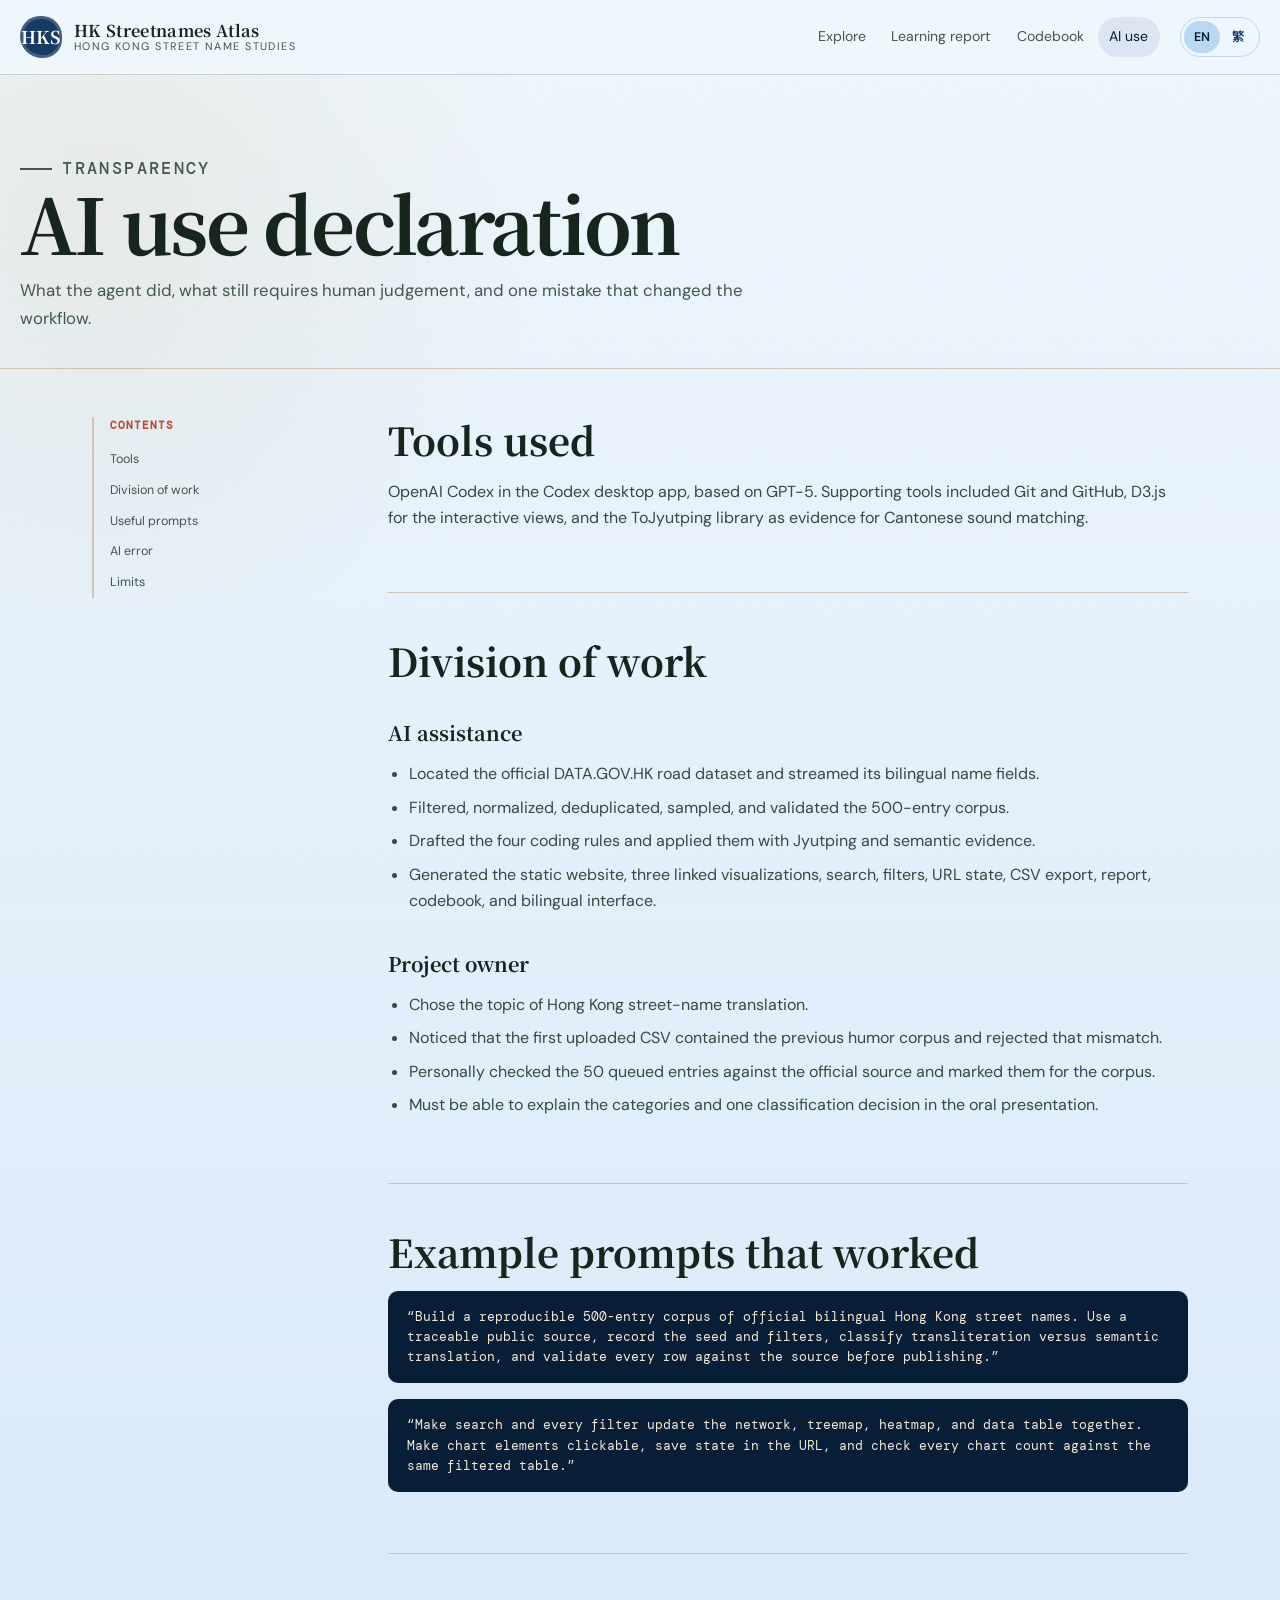
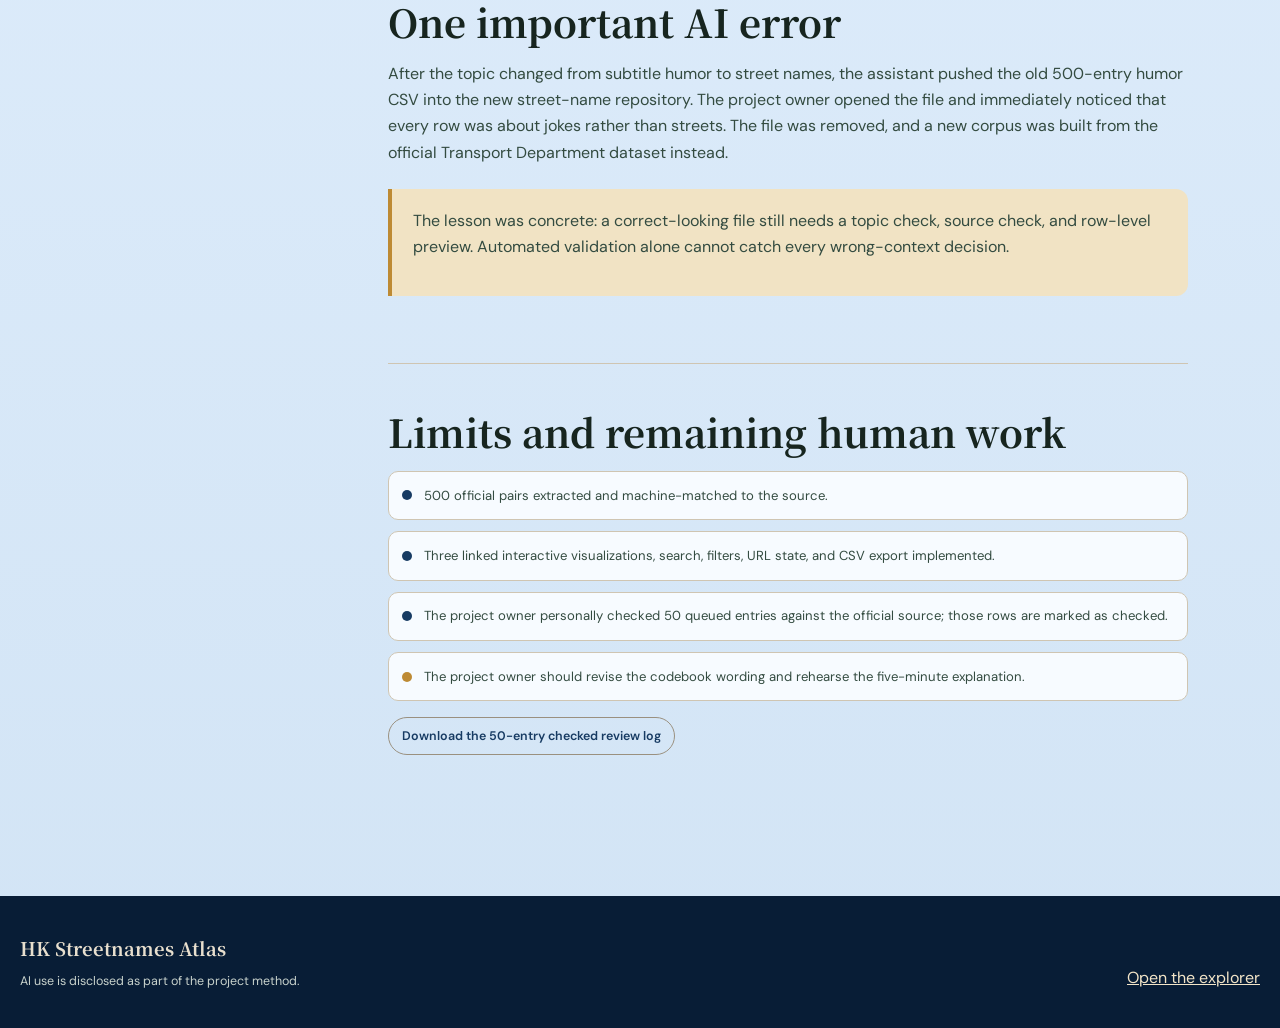
==== ai-use.html @ df724c8e "Use navy for reset control" ====
<!doctype html>
<html lang="en" data-lang="en">
  <head>
    <meta charset="utf-8">
    <meta name="viewport" content="width=device-width, initial-scale=1">
    <meta name="description" content="AI use declaration for the Hong Kong street-name corpus project.">
    <title>AI Use Declaration | HK Streetnames Atlas</title>
    <link rel="icon" href="site/favicon.svg" type="image/svg+xml">
    <link rel="preconnect" href="https://fonts.googleapis.com">
    <link rel="preconnect" href="https://fonts.gstatic.com" crossorigin>
    <link
      href="https://fonts.googleapis.com/css2?family=DM+Mono:wght@400;500&family=DM+Sans:wght@400;500;600;700&family=Noto+Sans+TC:wght@400;500;700&family=Noto+Serif+TC:wght@600;700;900&display=swap"
      rel="stylesheet"
    >
    <link rel="stylesheet" href="site/styles.css?v=20261111-5">
  </head>
  <body>
    <a class="skip-link" href="#main" data-en="Skip to content" data-zh="跳至內容">Skip to content</a>
    <header class="site-header">
      <div class="wrap nav-shell">
        <a class="brand" href="index.html" aria-label="HK Streetnames Atlas home">
          <span class="brand-mark" aria-hidden="true" data-en="HKS" data-zh="港街">HKS</span>
          <span class="brand-copy">
            <strong data-en="HK Streetnames Atlas" data-zh="香港街道譯名圖譜">HK Streetnames Atlas</strong>
            <small data-en="Hong Kong street name studies" data-zh="香港街道名稱研究">Hong Kong street name studies</small>
          </span>
        </a>
        <nav class="site-nav" aria-label="Primary navigation">
          <a href="index.html" data-en="Explore" data-zh="探索">Explore</a>
          <a href="report.html" data-en="Learning report" data-zh="學習報告">Learning report</a>
          <a href="codebook.html" data-en="Codebook" data-zh="編碼手冊">Codebook</a>
          <a href="ai-use.html" aria-current="page" data-en="AI use" data-zh="AI 使用聲明">AI use</a>
        </nav>
        <div class="lang-switch" role="group" aria-label="Language">
          <button type="button" data-language-choice="en" aria-pressed="true">EN</button>
          <button type="button" data-language-choice="zh" aria-pressed="false">繁</button>
        </div>
      </div>
    </header>

    <main id="main">
      <section class="page-hero">
        <div class="wrap">
          <p class="eyebrow" data-en="Transparency" data-zh="透明度">Transparency</p>
          <h1><span class="lang-en">AI use declaration</span><span class="lang-zh">AI 使用聲明</span></h1>
          <p>
            <span class="lang-en">What the agent did, what still requires human judgement, and one mistake that changed the workflow.</span>
            <span class="lang-zh">AI 做了甚麼、哪些工作仍需人手判斷，以及一個改變工作流程的錯誤。</span>
          </p>
        </div>
      </section>

      <div class="wrap page-layout">
        <aside class="page-toc" aria-label="Declaration contents">
          <strong data-en="Contents" data-zh="目錄">Contents</strong>
          <a href="#tools" data-en="Tools" data-zh="工具">Tools</a>
          <a href="#division" data-en="Division of work" data-zh="工作分工">Division of work</a>
          <a href="#prompts" data-en="Useful prompts" data-zh="有效提示">Useful prompts</a>
          <a href="#errors" data-en="AI error" data-zh="AI 錯誤">AI error</a>
          <a href="#limits" data-en="Limits" data-zh="限制">Limits</a>
        </aside>

        <article class="prose">
          <section id="tools">
            <h2><span class="lang-en">Tools used</span><span class="lang-zh">使用的工具</span></h2>
            <p class="lang-en">
              OpenAI Codex in the Codex desktop app, based on GPT-5. Supporting tools
              included Git and GitHub, D3.js for the interactive views, and the
              ToJyutping library as evidence for Cantonese sound matching.
            </p>
            <p class="lang-zh">
              Codex 桌面應用程式中的 OpenAI Codex（基於 GPT-5）。輔助工具包括 Git 與 GitHub、
              用於互動圖表的 D3.js，以及提供粵語語音證據的 ToJyutping 程式庫。
            </p>
          </section>

          <section id="division">
            <h2><span class="lang-en">Division of work</span><span class="lang-zh">工作分工</span></h2>
            <h3><span class="lang-en">AI assistance</span><span class="lang-zh">AI 協助</span></h3>
            <ul class="lang-en">
              <li>Located the official DATA.GOV.HK road dataset and streamed its bilingual name fields.</li>
              <li>Filtered, normalized, deduplicated, sampled, and validated the 500-entry corpus.</li>
              <li>Drafted the four coding rules and applied them with Jyutping and semantic evidence.</li>
              <li>Generated the static website, three linked visualizations, search, filters, URL state, CSV export, report, codebook, and bilingual interface.</li>
            </ul>
            <ul class="lang-zh">
              <li>尋找 DATA.GOV.HK 官方道路資料，並串流處理其中的雙語名稱欄位。</li>
              <li>篩選、統一格式、去除重複、抽樣及驗證 500 項語料。</li>
              <li>草擬四項編碼規則，並以粵拼及語義證據分類。</li>
              <li>建立靜態網站、三項連動圖表、搜尋、篩選、網址狀態、CSV 匯出、報告、編碼手冊及雙語介面。</li>
            </ul>
            <h3><span class="lang-en">Project owner</span><span class="lang-zh">項目負責人</span></h3>
            <ul class="lang-en">
              <li>Chose the topic of Hong Kong street-name translation.</li>
              <li>Noticed that the first uploaded CSV contained the previous humor corpus and rejected that mismatch.</li>
              <li>Personally checked the 50 queued entries against the official source and marked them for the corpus.</li>
              <li>Must be able to explain the categories and one classification decision in the oral presentation.</li>
            </ul>
            <ul class="lang-zh">
              <li>選擇香港街道名稱翻譯作為題目。</li>
              <li>發現最初上載的 CSV 是舊的笑話語料，並指出題目不符。</li>
              <li>已親自對照官方來源核對 50 項清單，並在語料中更新核對標記。</li>
              <li>必須能在口頭報告中解釋各類別及一個分類決定。</li>
            </ul>
          </section>

          <section id="prompts">
            <h2><span class="lang-en">Example prompts that worked</span><span class="lang-zh">有效的提示例子</span></h2>
            <div class="prompt-box">
              <div class="lang-en">
                “Build a reproducible 500-entry corpus of official bilingual Hong Kong
                street names. Use a traceable public source, record the seed and filters,
                classify transliteration versus semantic translation, and validate every
                row against the source before publishing.”
              </div>
              <div class="lang-zh">
                「建立 500 項可重現的香港官方雙語街道名稱語料。使用可追溯的公開來源，
                記錄種子及篩選條件，分類音譯與意譯，並在發布前逐項對照來源驗證。」
              </div>
            </div>
            <div class="prompt-box">
              <div class="lang-en">
                “Make search and every filter update the network, treemap, heatmap, and
                data table together. Make chart elements clickable, save state in the URL,
                and check every chart count against the same filtered table.”
              </div>
              <div class="lang-zh">
                「讓搜尋及所有篩選同步更新網絡圖、矩形樹圖、熱圖及資料表。圖表元素必須可點擊，
                狀態保存在網址，並核對每幅圖的數字是否與同一個篩選資料表一致。」
              </div>
            </div>
          </section>

          <section id="errors">
            <h2><span class="lang-en">One important AI error</span><span class="lang-zh">一個重要的 AI 錯誤</span></h2>
            <p class="lang-en">
              After the topic changed from subtitle humor to street names, the assistant
              pushed the old 500-entry humor CSV into the new street-name repository.
              The project owner opened the file and immediately noticed that every row
              was about jokes rather than streets. The file was removed, and a new
              corpus was built from the official Transport Department dataset instead.
            </p>
            <p class="lang-zh">
              題目由字幕幽默改為街道名稱後，AI 助手一度把舊有的 500 項笑話語料 CSV
              推送到新的街道名稱儲存庫。項目負責人打開檔案後，立即發現每一列都是笑話而非街道。
              該檔案其後被移除，並改以運輸署官方資料重建語料。
            </p>
            <div class="callout">
              <p class="lang-en">
                The lesson was concrete: a correct-looking file still needs a topic check,
                source check, and row-level preview. Automated validation alone cannot
                catch every wrong-context decision.
              </p>
              <p class="lang-zh">
                這次錯誤說明：檔案即使格式正確，仍需檢查題目、來源及實際列值。
                自動驗證不能取代對整體語境的判斷。
              </p>
            </div>
          </section>

          <section id="limits">
            <h2><span class="lang-en">Limits and remaining human work</span><span class="lang-zh">限制與尚待完成的人工工作</span></h2>
            <div class="status-list">
              <div class="status-item done">
                <span class="status-dot" aria-hidden="true"></span>
                <p><span class="lang-en">500 official pairs extracted and machine-matched to the source.</span><span class="lang-zh">已抽取 500 對官方名稱，並與來源自動比對。</span></p>
              </div>
              <div class="status-item done">
                <span class="status-dot" aria-hidden="true"></span>
                <p><span class="lang-en">Three linked interactive visualizations, search, filters, URL state, and CSV export implemented.</span><span class="lang-zh">已完成三幅連動互動圖表、搜尋、篩選、網址狀態及 CSV 匯出。</span></p>
              </div>
              <div class="status-item done">
                <span class="status-dot" aria-hidden="true"></span>
                <p><span class="lang-en">The project owner personally checked 50 queued entries against the official source; those rows are marked as checked.</span><span class="lang-zh">項目負責人已對照官方來源完成 50 項個人核對，相關資料列已標記為已核對。</span></p>
              </div>
              <div class="status-item">
                <span class="status-dot" aria-hidden="true"></span>
                <p><span class="lang-en">The project owner should revise the codebook wording and rehearse the five-minute explanation.</span><span class="lang-zh">項目負責人應用自己的文字修訂編碼手冊，並準備五分鐘口頭說明。</span></p>
              </div>
            </div>
            <p>
              <a class="button button-ghost button-small" href="data/manual_review_queue.csv">
                <span data-en="Download the 50-entry checked review log" data-zh="下載 50 項已核對清單">Download the 50-entry checked review log</span>
              </a>
            </p>
          </section>
        </article>
      </div>
    </main>

    <footer class="site-footer">
      <div class="wrap footer-grid">
        <div>
          <strong data-en="HK Streetnames Atlas" data-zh="香港街道譯名圖譜">HK Streetnames Atlas</strong>
          <p><span class="lang-en">AI use is disclosed as part of the project method.</span><span class="lang-zh">AI 使用情況作為研究方法的一部分公開說明。</span></p>
        </div>
        <a href="index.html#explorer" data-en="Open the explorer" data-zh="打開探索器">Open the explorer</a>
      </div>
    </footer>

    <script src="site/i18n.js"></script>
  </body>
</html>
---- site/styles.css ----
:root {
  --ink: #17251f;
  --ink-soft: #42574d;
  --paper: #dcebfa;
  --paper-deep: #c8dbee;
  --panel: #f7fbff;
  --navy: #173b63;
  --navy-deep: #081d36;
  --navy-soft: #dbe6f2;
  --jade: var(--navy);
  --jade-deep: var(--navy-deep);
  --jade-soft: var(--navy-soft);
  --vermilion: #b94d34;
  --vermilion-soft: #f1d8ce;
  --gold: #bd8a34;
  --gold-soft: #f1e3c4;
  --line: #cfc5b2;
  --line-strong: #9a907f;
  --shadow: 0 18px 50px rgb(23 37 31 / 9%);
  --radius: 20px;
  --radius-small: 10px;
  --content: 1240px;
  --font-sans: "DM Sans", "Noto Sans TC", sans-serif;
  --font-serif: "Noto Serif TC", Georgia, serif;
  --font-mono: "DM Mono", monospace;
}

* {
  box-sizing: border-box;
}

html {
  scroll-behavior: smooth;
}

body {
  margin: 0;
  color: var(--ink);
  background:
    radial-gradient(circle at 8% 8%, rgb(189 138 52 / 10%), transparent 28rem),
    linear-gradient(180deg, #eff7fd 0%, var(--paper) 55%, #d2e4f5 100%);
  font-family: var(--font-sans);
  line-height: 1.65;
}

body::before {
  position: fixed;
  inset: 0;
  z-index: -1;
  pointer-events: none;
  content: "";
  opacity: 0.28;
  background-image: url("data:image/svg+xml,%3Csvg xmlns='http://www.w3.org/2000/svg' width='80' height='80' viewBox='0 0 80 80'%3E%3Cfilter id='n'%3E%3CfeTurbulence type='fractalNoise' baseFrequency='.8' numOctaves='2' stitchTiles='stitch'/%3E%3C/filter%3E%3Crect width='100%25' height='100%25' filter='url(%23n)' opacity='.08'/%3E%3C/svg%3E");
}

a {
  color: inherit;
}

button,
input,
select {
  font: inherit;
}

button,
select {
  cursor: pointer;
}

button:focus-visible,
a:focus-visible,
input:focus-visible,
select:focus-visible,
[tabindex="0"]:focus-visible {
  outline: 3px solid var(--gold);
  outline-offset: 3px;
}

.sr-only {
  position: absolute;
  width: 1px;
  height: 1px;
  padding: 0;
  margin: -1px;
  overflow: hidden;
  clip: rect(0, 0, 0, 0);
  white-space: nowrap;
  border: 0;
}

.skip-link {
  position: fixed;
  top: 0.75rem;
  left: 0.75rem;
  z-index: 100;
  padding: 0.75rem 1rem;
  color: #fff;
  background: var(--jade);
  border-radius: var(--radius-small);
  transform: translateY(-150%);
}

.skip-link:focus {
  transform: translateY(0);
}

.lang-zh {
  display: none !important;
}

html[data-lang="zh"] .lang-en {
  display: none !important;
}

html[data-lang="zh"] .lang-zh {
  display: block !important;
}

html[data-lang="zh"] span.lang-zh,
html[data-lang="zh"] strong.lang-zh,
html[data-lang="zh"] em.lang-zh {
  display: inline !important;
}

html[data-lang="zh"] .hero h1 .subtitle.lang-zh {
  display: block !important;
}

.wrap {
  width: min(calc(100% - 2rem), var(--content));
  margin-inline: auto;
}

.site-header {
  position: relative;
  z-index: 20;
  border-bottom: 1px solid rgb(23 37 31 / 18%);
  background: rgb(239 247 253 / 92%);
  backdrop-filter: blur(14px);
}

.nav-shell {
  display: flex;
  align-items: center;
  gap: 1.25rem;
  min-height: 74px;
}

.brand {
  display: flex;
  align-items: center;
  gap: 0.75rem;
  min-width: max-content;
  color: var(--ink);
  text-decoration: none;
}

.brand-mark {
  display: grid;
  width: 42px;
  height: 42px;
  place-items: center;
  color: white;
  background: var(--jade);
  border-radius: 50% 50% 46% 54%;
  box-shadow: inset 0 0 0 3px rgb(255 255 255 / 19%);
  font-family: var(--font-serif);
  font-size: 1.1rem;
  font-weight: 700;
}

.brand-copy {
  display: grid;
  line-height: 1.18;
}

.brand-copy strong {
  font-family: var(--font-serif);
  font-size: 1.02rem;
  letter-spacing: 0.02em;
}

.brand-copy small {
  color: var(--ink-soft);
  font-size: 0.68rem;
  letter-spacing: 0.13em;
  text-transform: uppercase;
}

.site-nav {
  display: flex;
  flex-wrap: wrap;
  gap: 0.2rem;
  margin-left: auto;
}

.site-nav a {
  padding: 0.55rem 0.7rem;
  color: var(--ink-soft);
  border-radius: 999px;
  font-size: 0.88rem;
  text-decoration: none;
}

.site-nav a:hover,
.site-nav a[aria-current="page"] {
  color: var(--jade-deep);
  background: var(--jade-soft);
}

.lang-switch {
  display: flex;
  padding: 0.2rem;
  background: #eef7ff;
  border: 1px solid #bfd8ec;
  border-radius: 999px;
}

.lang-switch button {
  min-width: 36px;
  padding: 0.35rem 0.55rem;
  color: var(--navy);
  background: transparent;
  border: 0;
  border-radius: 999px;
  font-size: 0.78rem;
  font-weight: 600;
}

.lang-switch button[aria-pressed="true"] {
  color: var(--navy-deep);
  background: #b9d8f2;
}

.hero {
  position: relative;
  overflow: hidden;
  padding: clamp(3.5rem, 8vw, 7rem) 0 3rem;
}

.hero::after {
  position: absolute;
  top: 2rem;
  right: -8rem;
  width: 36rem;
  height: 36rem;
  pointer-events: none;
  content: "";
  background:
    radial-gradient(circle at center, transparent 0 34%, rgb(23 59 99 / 10%) 34.2% 35%, transparent 35.2% 46%, rgb(185 77 52 / 9%) 46.2% 47%, transparent 47.2%),
    conic-gradient(from 20deg, transparent 0 10%, rgb(189 138 52 / 10%) 10% 11%, transparent 11% 28%, rgb(23 59 99 / 8%) 28% 29%, transparent 29%);
  border: 1px solid rgb(23 59 99 / 12%);
  border-radius: 50%;
}

.hero-grid {
  position: relative;
  z-index: 1;
  display: grid;
  grid-template-columns: minmax(0, 1.45fr) minmax(280px, 0.55fr);
  gap: clamp(2rem, 5vw, 5rem);
  align-items: end;
}

.eyebrow {
  display: flex;
  align-items: center;
  gap: 0.65rem;
  margin: 0 0 1rem;
  color: var(--navy);
  font-family: var(--font-mono);
  font-size: 0.74rem;
  font-weight: 500;
  letter-spacing: 0.14em;
  text-transform: uppercase;
}

.eyebrow::before {
  width: 32px;
  height: 2px;
  content: "";
  background: currentColor;
}

.hero h1 {
  max-width: 900px;
  margin: 0;
  font-family: var(--font-serif);
  font-size: clamp(3rem, 7vw, 6.7rem);
  font-weight: 900;
  line-height: 0.98;
  letter-spacing: -0.045em;
}

.hero h1 .subtitle {
  display: block;
  margin-top: 1.1rem;
  color: var(--jade);
  font-family: var(--font-serif);
  font-size: clamp(1.15rem, 2.5vw, 2.1rem);
  font-weight: 600;
  line-height: 1.35;
  letter-spacing: 0.01em;
}

.hero-intro {
  max-width: 720px;
  margin: 1.4rem 0 0;
  color: var(--ink-soft);
  font-size: clamp(1rem, 1.6vw, 1.18rem);
}

.hero-actions {
  display: flex;
  flex-wrap: wrap;
  gap: 0.75rem;
  margin-top: 1.75rem;
}

.button {
  display: inline-flex;
  align-items: center;
  justify-content: center;
  min-height: 44px;
  padding: 0.68rem 1rem;
  border: 1px solid var(--line-strong);
  border-radius: 999px;
  font-size: 0.9rem;
  font-weight: 600;
  text-decoration: none;
}

.button-primary {
  color: #fff;
  background: var(--jade);
  border-color: var(--jade);
}

.button-primary:hover {
  background: var(--jade-deep);
}

.button-ghost {
  color: var(--ink);
  background: transparent;
}

.button-ghost:hover {
  background: rgb(255 255 255 / 55%);
}

.hero-card {
  position: relative;
  padding: 1.2rem;
  color: #fdf9f1;
  background: var(--jade-deep);
  border-radius: 30px 8px 30px 8px;
  box-shadow: var(--shadow);
}

.hero-card::before {
  position: absolute;
  inset: 8px;
  pointer-events: none;
  content: "";
  border: 1px solid rgb(255 255 255 / 18%);
  border-radius: 23px 3px 23px 3px;
}

.route-mini {
  position: relative;
  min-height: 260px;
  overflow: hidden;
  border-radius: 20px 3px 20px 3px;
  background: #0d2745;
  box-shadow: inset 0 0 0 1px rgb(255 255 255 / 10%);
}

.route-mini svg {
  display: block;
  width: 100%;
  height: 100%;
  min-height: 260px;
}

.hero-card-label {
  display: flex;
  justify-content: space-between;
  gap: 1rem;
  margin-top: 1rem;
  color: #f6e8c9;
  font-family: var(--font-mono);
  font-size: 0.69rem;
  letter-spacing: 0.1em;
  text-transform: uppercase;
}

.stats {
  display: grid;
  grid-template-columns: repeat(3, 1fr);
  margin-top: 2.4rem;
  border-top: 1px solid var(--line-strong);
  border-bottom: 1px solid var(--line-strong);
}

.stat {
  padding: 1.2rem 1rem;
}

.stat + .stat {
  border-left: 1px solid var(--line);
}

.stat strong {
  display: block;
  font-family: var(--font-serif);
  font-size: clamp(1.8rem, 4vw, 2.7rem);
  font-weight: 700;
  line-height: 1;
}

.stat span {
  display: block;
  margin-top: 0.45rem;
  color: var(--ink-soft);
  font-size: 0.78rem;
  letter-spacing: 0.04em;
}

.section {
  padding: clamp(3.5rem, 7vw, 6rem) 0;
}

.section-head {
  display: flex;
  align-items: end;
  justify-content: space-between;
  gap: 2rem;
  margin-bottom: 1.6rem;
}

.section-kicker {
  margin: 0 0 0.45rem;
  color: var(--navy);
  font-family: var(--font-mono);
  font-size: 0.72rem;
  font-weight: 500;
  letter-spacing: 0.12em;
  text-transform: uppercase;
}

.section h2 {
  margin: 0;
  font-family: var(--font-serif);
  font-size: clamp(2rem, 4vw, 3.5rem);
  line-height: 1.12;
}

.section-head p {
  max-width: 520px;
  margin: 0;
  color: var(--ink-soft);
}

.explorer {
  display: grid;
  grid-template-columns: 270px minmax(0, 1fr);
  gap: 1.1rem;
  align-items: start;
}

.filters {
  position: sticky;
  top: 1rem;
  padding: 1.2rem;
  background: rgb(248 252 255 / 84%);
  border: 1px solid var(--line);
  border-radius: var(--radius);
  box-shadow: 0 12px 30px rgb(23 37 31 / 6%);
}

.filter-title {
  display: flex;
  align-items: center;
  justify-content: space-between;
  gap: 1rem;
  margin-bottom: 1rem;
}

.filter-title h3 {
  margin: 0;
  font-family: var(--font-serif);
  font-size: 1.2rem;
}

.text-button {
  padding: 0;
  color: var(--navy);
  background: none;
  border: 0;
  font-size: 0.78rem;
  font-weight: 600;
  text-decoration: underline;
  text-underline-offset: 3px;
}

.field {
  display: grid;
  gap: 0.42rem;
  margin-top: 1rem;
}

.field:first-of-type {
  margin-top: 0;
}

.field label,
.field-label {
  color: var(--ink-soft);
  font-size: 0.72rem;
  font-weight: 700;
  letter-spacing: 0.08em;
  text-transform: uppercase;
}

.input,
.select {
  width: 100%;
  min-height: 44px;
  padding: 0.62rem 0.72rem;
  color: var(--ink);
  background: #fbfdff;
  border: 1px solid var(--line);
  border-radius: 9px;
}

.search-wrap {
  position: relative;
}

.search-wrap .input {
  padding-left: 2.35rem;
}

.search-icon {
  position: absolute;
  top: 50%;
  left: 0.78rem;
  width: 16px;
  height: 16px;
  color: var(--ink-soft);
  transform: translateY(-50%);
  pointer-events: none;
}

.chip-group {
  display: grid;
  gap: 0.3rem;
}

.chip {
  display: flex;
  align-items: center;
  justify-content: space-between;
  gap: 0.75rem;
  width: 100%;
  min-height: 38px;
  padding: 0.45rem 0.62rem;
  color: var(--ink-soft);
  text-align: left;
  background: transparent;
  border: 1px solid transparent;
  border-radius: 8px;
  font-size: 0.82rem;
}

.chip:hover {
  background: var(--paper);
}

.chip[aria-pressed="true"] {
  color: var(--jade-deep);
  background: var(--jade-soft);
  border-color: rgb(23 59 99 / 22%);
  font-weight: 700;
}

.chip .count {
  color: var(--ink-soft);
  font-family: var(--font-mono);
  font-size: 0.72rem;
}

.filter-note {
  margin: 1rem 0 0;
  padding-top: 0.9rem;
  color: var(--ink-soft);
  border-top: 1px solid var(--line);
  font-size: 0.75rem;
}

.results {
  min-width: 0;
}

.results-toolbar {
  display: flex;
  flex-wrap: wrap;
  align-items: center;
  justify-content: space-between;
  gap: 0.75rem;
  min-height: 46px;
  margin-bottom: 0.7rem;
}

.result-count {
  margin: 0;
  font-family: var(--font-serif);
  font-size: 1.15rem;
  font-weight: 700;
}

.result-count span {
  color: var(--navy);
}

.active-filter {
  display: inline-flex;
  align-items: center;
  gap: 0.35rem;
  padding: 0.22rem 0.55rem;
  color: var(--jade-deep);
  background: var(--jade-soft);
  border-radius: 999px;
  font-size: 0.72rem;
}

.charts {
  display: grid;
  grid-template-columns: repeat(2, minmax(0, 1fr));
  gap: 1rem;
}

.chart-card {
  min-width: 0;
  padding: 1.1rem;
  background: rgb(248 252 255 / 90%);
  border: 1px solid var(--line);
  border-radius: var(--radius);
  box-shadow: 0 12px 30px rgb(23 37 31 / 5%);
}

.chart-card-wide {
  grid-column: 1 / -1;
}

.chart-head {
  display: flex;
  align-items: start;
  justify-content: space-between;
  gap: 1rem;
  margin-bottom: 0.65rem;
}

.chart-title {
  margin: 0;
  font-family: var(--font-serif);
  font-size: 1.16rem;
}

.chart-caption {
  max-width: 620px;
  margin: 0.2rem 0 0;
  color: var(--ink-soft);
  font-size: 0.78rem;
}

.chart-tag {
  padding: 0.2rem 0.48rem;
  color: var(--navy);
  background: var(--navy-soft);
  border-radius: 999px;
  font-family: var(--font-mono);
  font-size: 0.62rem;
  letter-spacing: 0.08em;
  white-space: nowrap;
  text-transform: uppercase;
}

.chart-controls {
  display: flex;
  flex-wrap: wrap;
  gap: 0.75rem 1rem;
  align-items: center;
  margin: 0.55rem 0 0.7rem;
}

.control-inline {
  display: flex;
  align-items: center;
  gap: 0.55rem;
  color: var(--ink-soft);
  font-size: 0.72rem;
  font-weight: 600;
}

.control-inline input[type="range"] {
  width: clamp(100px, 16vw, 170px);
  accent-color: var(--jade);
}

.control-value {
  min-width: 2ch;
  color: var(--ink);
  font-family: var(--font-mono);
  text-align: right;
}

.viz-frame {
  position: relative;
  width: 100%;
  min-height: 250px;
  overflow: hidden;
}

.viz-frame svg {
  display: block;
  width: 100%;
  height: auto;
  max-height: 500px;
  overflow: visible;
}

.network-frame {
  min-height: 380px;
}

.empty-state {
  display: grid;
  min-height: 220px;
  place-items: center;
  padding: 2rem;
  color: var(--ink-soft);
  text-align: center;
  border: 1px dashed var(--line-strong);
  border-radius: var(--radius-small);
}

.legend-row {
  display: flex;
  flex-wrap: wrap;
  gap: 0.65rem;
  margin-top: 0.6rem;
  color: var(--ink-soft);
  font-size: 0.7rem;
}

.legend-item {
  display: inline-flex;
  align-items: center;
  gap: 0.35rem;
}

.legend-dot {
  width: 8px;
  height: 8px;
  border-radius: 50%;
}

.data-panel {
  margin-top: 1rem;
  padding: 1.1rem;
  background: rgb(248 252 255 / 90%);
  border: 1px solid var(--line);
  border-radius: var(--radius);
}

.data-toolbar {
  display: flex;
  flex-wrap: wrap;
  align-items: end;
  justify-content: space-between;
  gap: 0.8rem;
  margin-bottom: 0.85rem;
}

.data-toolbar .field {
  min-width: 130px;
  margin: 0;
}

.button-small {
  min-height: 38px;
  padding: 0.48rem 0.8rem;
  font-size: 0.78rem;
}

.table-wrap {
  overflow: auto;
  border-top: 1px solid var(--line);
}

table {
  width: 100%;
  min-width: 820px;
  border-collapse: collapse;
  font-size: 0.82rem;
}

caption {
  text-align: left;
}

th {
  position: sticky;
  top: 0;
  z-index: 2;
  padding: 0.7rem 0.55rem;
  color: var(--ink-soft);
  text-align: left;
  background: #edf5fc;
  border-bottom: 1px solid var(--line-strong);
  font-size: 0.67rem;
  font-weight: 700;
  letter-spacing: 0.07em;
  text-transform: uppercase;
  white-space: nowrap;
}

.sort-button {
  display: inline-flex;
  gap: 0.25rem;
  align-items: center;
  padding: 0;
  color: inherit;
  background: transparent;
  border: 0;
  font: inherit;
  letter-spacing: inherit;
  text-transform: inherit;
}

th[aria-sort="ascending"] .sort-button::after {
  content: "↑";
  color: var(--vermilion);
}

th[aria-sort="descending"] .sort-button::after {
  content: "↓";
  color: var(--vermilion);
}

td {
  padding: 0.68rem 0.55rem;
  vertical-align: top;
  border-bottom: 1px solid var(--line);
}

tbody tr:hover {
  background: rgb(216 231 223 / 38%);
}

.cell-id {
  color: var(--ink-soft);
  font-family: var(--font-mono);
  font-size: 0.68rem;
  white-space: nowrap;
}

.pair-cell {
  min-width: 240px;
}

.pair-cell strong {
  display: block;
  font-size: 0.86rem;
  line-height: 1.35;
}

.pair-cell span {
  display: block;
  margin-top: 0.15rem;
  color: var(--ink-soft);
  font-family: var(--font-serif);
}

.category-pill,
.check-pill {
  display: inline-flex;
  align-items: center;
  padding: 0.2rem 0.48rem;
  border-radius: 999px;
  font-size: 0.66rem;
  font-weight: 700;
  white-space: nowrap;
}

.category-pill.phonetic_transliteration {
  color: #071f3d;
  background: #d7e5f3;
}

.category-pill.semantic_translation {
  color: #7d331f;
  background: #f2d7cc;
}

.category-pill.hybrid_phonetic_semantic {
  color: #6b4b0f;
  background: #f1e2bb;
}

.category-pill.conventional_or_indirect {
  color: #454d59;
  background: #e1e5e6;
}

.check-pill {
  color: #5f584f;
  background: #ebe6db;
}

.score-cell {
  min-width: 92px;
}

.score-track {
  width: 100%;
  height: 4px;
  margin-top: 0.25rem;
  overflow: hidden;
  background: var(--paper-deep);
  border-radius: 999px;
}

.score-fill {
  height: 100%;
  background: var(--jade);
  border-radius: inherit;
}

.no-results {
  padding: 2.5rem 1rem;
  color: var(--ink-soft);
  text-align: center;
}

.site-footer {
  padding: 2.3rem 0;
  color: #e8dfce;
  background: var(--jade-deep);
}

.footer-grid {
  display: flex;
  flex-wrap: wrap;
  justify-content: space-between;
  gap: 1rem;
  align-items: end;
}

.site-footer strong {
  font-family: var(--font-serif);
  font-size: 1.15rem;
}

.site-footer p {
  max-width: 700px;
  margin: 0.4rem 0 0;
  color: #c8d2cc;
  font-size: 0.78rem;
}

.site-footer a {
  color: #f3e5c8;
}

/* Editorial pages */
.page-hero {
  padding: 4rem 0 2.2rem;
  border-bottom: 1px solid var(--line);
}

.page-hero h1 {
  max-width: 960px;
  margin: 0;
  font-family: var(--font-serif);
  font-size: clamp(2.8rem, 6vw, 5.5rem);
  line-height: 1.02;
  letter-spacing: -0.035em;
}

.page-hero p {
  max-width: 760px;
  margin: 1rem 0 0;
  color: var(--ink-soft);
  font-size: 1.05rem;
}

.page-layout {
  display: grid;
  grid-template-columns: 220px minmax(0, 800px);
  gap: clamp(2rem, 6vw, 5rem);
  justify-content: center;
  padding: 3rem 0 5rem;
}

.page-toc {
  position: sticky;
  top: 1rem;
  align-self: start;
  padding-left: 1rem;
  border-left: 2px solid var(--line);
}

.page-toc strong {
  display: block;
  margin-bottom: 0.6rem;
  color: var(--vermilion);
  font-family: var(--font-mono);
  font-size: 0.67rem;
  letter-spacing: 0.1em;
  text-transform: uppercase;
}

.page-toc a {
  display: block;
  padding: 0.32rem 0;
  color: var(--ink-soft);
  font-size: 0.78rem;
  text-decoration: none;
}

.page-toc a:hover {
  color: var(--jade);
}

.prose {
  min-width: 0;
}

.prose section {
  padding: 0 0 2.8rem;
}

.prose section + section {
  padding-top: 2.8rem;
  border-top: 1px solid var(--line);
}

.prose h2 {
  margin: 0 0 1rem;
  font-family: var(--font-serif);
  font-size: clamp(1.8rem, 3vw, 2.5rem);
  line-height: 1.2;
}

.prose h3 {
  margin: 2rem 0 0.55rem;
  font-family: var(--font-serif);
  font-size: 1.25rem;
}

.prose p {
  margin: 0 0 1rem;
  color: #334b40;
  font-size: 1rem;
}

.prose ul,
.prose ol {
  margin: 0.75rem 0 1.2rem;
  padding-left: 1.3rem;
  color: #334b40;
}

.prose li + li {
  margin-top: 0.45rem;
}

.prose a {
  color: var(--jade);
  text-decoration-thickness: 1px;
  text-underline-offset: 3px;
}

.callout {
  margin: 1.4rem 0;
  padding: 1.2rem 1.3rem;
  background: var(--gold-soft);
  border-left: 4px solid var(--gold);
  border-radius: 0 12px 12px 0;
}

.callout p:last-child {
  margin-bottom: 0;
}

.callout-jade {
  background: var(--jade-soft);
  border-color: var(--jade);
}

.category-bars {
  display: grid;
  gap: 0.85rem;
  margin: 1.4rem 0;
  padding: 1.25rem;
  background: var(--panel);
  border: 1px solid var(--line);
  border-radius: var(--radius);
}

.bar-row {
  display: grid;
  grid-template-columns: minmax(130px, 0.7fr) minmax(140px, 1.5fr) 42px;
  gap: 0.8rem;
  align-items: center;
  font-size: 0.78rem;
}

.bar-track {
  height: 10px;
  overflow: hidden;
  background: var(--paper-deep);
  border-radius: 999px;
}

.bar-fill {
  height: 100%;
  border-radius: inherit;
}

.bar-fill.c1 {
  width: 75.6%;
  background: var(--jade);
}

.bar-fill.c2 {
  width: 11%;
  background: var(--vermilion);
}

.bar-fill.c3 {
  width: 2.2%;
  background: var(--gold);
}

.bar-fill.c4 {
  width: 11.2%;
  background: #7b8792;
}

.method-grid {
  display: grid;
  grid-template-columns: repeat(2, minmax(0, 1fr));
  gap: 0.85rem;
  margin: 1.2rem 0;
}

.method-card {
  padding: 1rem;
  background: var(--panel);
  border: 1px solid var(--line);
  border-radius: var(--radius-small);
}

.method-card strong {
  display: block;
  margin-bottom: 0.3rem;
  font-family: var(--font-serif);
}

.method-card span {
  color: var(--ink-soft);
  font-size: 0.8rem;
}

.code-entry {
  margin: 1.5rem 0;
  padding-top: 1.5rem;
  border-top: 1px solid var(--line);
}

.code-entry:first-child {
  border-top: 0;
}

.code-entry h3 {
  margin-top: 0;
}

.rule-grid {
  display: grid;
  grid-template-columns: 120px minmax(0, 1fr);
  gap: 0.4rem 0.8rem;
  margin: 0.8rem 0;
  font-size: 0.84rem;
}

.rule-grid dt {
  color: var(--ink-soft);
  font-weight: 700;
}

.rule-grid dd {
  margin: 0;
}

.example {
  padding: 0.7rem 0.8rem;
  background: var(--paper);
  border-radius: 8px;
}

.prompt-box {
  margin: 1rem 0;
  padding: 1rem 1.15rem;
  color: #f3ead8;
  background: var(--jade-deep);
  border-radius: var(--radius-small);
  font-family: var(--font-mono);
  font-size: 0.79rem;
  line-height: 1.6;
}

.status-list {
  display: grid;
  gap: 0.7rem;
  margin: 1rem 0;
}

.status-item {
  display: flex;
  gap: 0.75rem;
  align-items: start;
  padding: 0.8rem;
  background: var(--panel);
  border: 1px solid var(--line);
  border-radius: var(--radius-small);
}

.status-dot {
  width: 10px;
  height: 10px;
  margin-top: 0.35rem;
  background: var(--gold);
  border-radius: 50%;
  flex: 0 0 auto;
}

.status-item.done .status-dot {
  background: var(--jade);
}

.status-item p {
  margin: 0;
  font-size: 0.82rem;
}

.reference-list {
  padding-left: 1.2rem;
}

.reference-list li {
  margin-bottom: 0.7rem;
  color: #334b40;
  font-size: 0.85rem;
}

/* D3 */
.network-link {
  stroke: #8ea4bb;
  stroke-opacity: 0.48;
}

.network-node {
  transition: filter 160ms ease;
}

.network-node:hover,
.network-node:focus {
  filter: brightness(0.9);
}

.network-label {
  fill: var(--ink);
  font-family: var(--font-sans);
  font-size: 10px;
  font-weight: 600;
  pointer-events: none;
}

.treemap-category {
  fill: none;
  stroke: rgb(255 255 255 / 66%);
  stroke-width: 1.5px;
}

.treemap-leaf {
  stroke: rgb(255 255 255 / 65%);
  stroke-width: 1px;
}

.treemap-leaf:hover {
  stroke: var(--ink);
  stroke-width: 2px;
}

.treemap-label {
  fill: var(--ink);
  font-family: var(--font-sans);
  font-size: 9px;
  font-weight: 600;
  pointer-events: none;
}

.treemap-parent-label {
  fill: #fff;
  font-family: var(--font-serif);
  font-size: 11px;
  font-weight: 700;
  pointer-events: none;
}

.heat-cell {
  stroke: rgb(255 255 255 / 72%);
  stroke-width: 1px;
}

.heat-cell:hover,
.heat-cell.is-active {
  stroke: var(--ink);
  stroke-width: 2px;
}

.heat-label,
.heat-value {
  fill: var(--ink);
  font-family: var(--font-sans);
  font-size: 9px;
}

.heat-axis {
  fill: var(--ink-soft);
  font-family: var(--font-sans);
  font-size: 8px;
}

@media (max-width: 980px) {
  .nav-shell {
    flex-wrap: wrap;
    padding: 0.7rem 0;
  }

  .site-nav {
    order: 3;
    width: 100%;
    margin-left: 0;
    overflow-x: auto;
  }

  .lang-switch {
    margin-left: auto;
  }

  .hero-grid {
    grid-template-columns: 1fr;
  }

  .hero-card {
    max-width: 520px;
  }

  .explorer {
    grid-template-columns: 1fr;
  }

  .filters {
    position: static;
    display: grid;
    grid-template-columns: repeat(2, minmax(0, 1fr));
    gap: 0 1rem;
  }

  .filter-title,
  .filter-note,
  .field-categories {
    grid-column: 1 / -1;
  }

  .page-layout {
    grid-template-columns: 1fr;
  }

  .page-toc {
    position: static;
    display: flex;
    flex-wrap: wrap;
    gap: 0.2rem 1rem;
    padding: 0 0 1rem;
    border-bottom: 1px solid var(--line);
    border-left: 0;
  }

  .page-toc strong {
    width: 100%;
  }
}

@media (max-width: 720px) {
  .wrap {
    width: min(calc(100% - 1.25rem), var(--content));
  }

  .brand-copy small {
    display: none;
  }

  .hero {
    padding-top: 2.6rem;
  }

  .hero h1 {
    font-size: clamp(2.75rem, 14vw, 4.5rem);
  }

  .stats {
    grid-template-columns: 1fr;
  }

  .stat + .stat {
    border-top: 1px solid var(--line);
    border-left: 0;
  }

  .section-head {
    display: block;
  }

  .section-head p {
    margin-top: 0.7rem;
  }

  .filters {
    grid-template-columns: 1fr;
  }

  .charts {
    grid-template-columns: 1fr;
  }

  .chart-card-wide {
    grid-column: auto;
  }

  .chart-head {
    display: block;
  }

  .chart-tag {
    display: inline-flex;
    margin-top: 0.5rem;
  }

  .network-frame {
    min-height: 320px;
  }

  .data-panel {
    padding: 0.75rem;
  }

  .method-grid {
    grid-template-columns: 1fr;
  }

  .rule-grid {
    grid-template-columns: 1fr;
  }

  .rule-grid dt {
    margin-top: 0.5rem;
  }

  .bar-row {
    grid-template-columns: 105px minmax(80px, 1fr) 30px;
    gap: 0.5rem;
  }
}

@media (prefers-reduced-motion: reduce) {
  html {
    scroll-behavior: auto;
  }

  *,
  *::before,
  *::after {
    animation-duration: 0.01ms !important;
    animation-iteration-count: 1 !important;
    transition-duration: 0.01ms !important;
  }
}
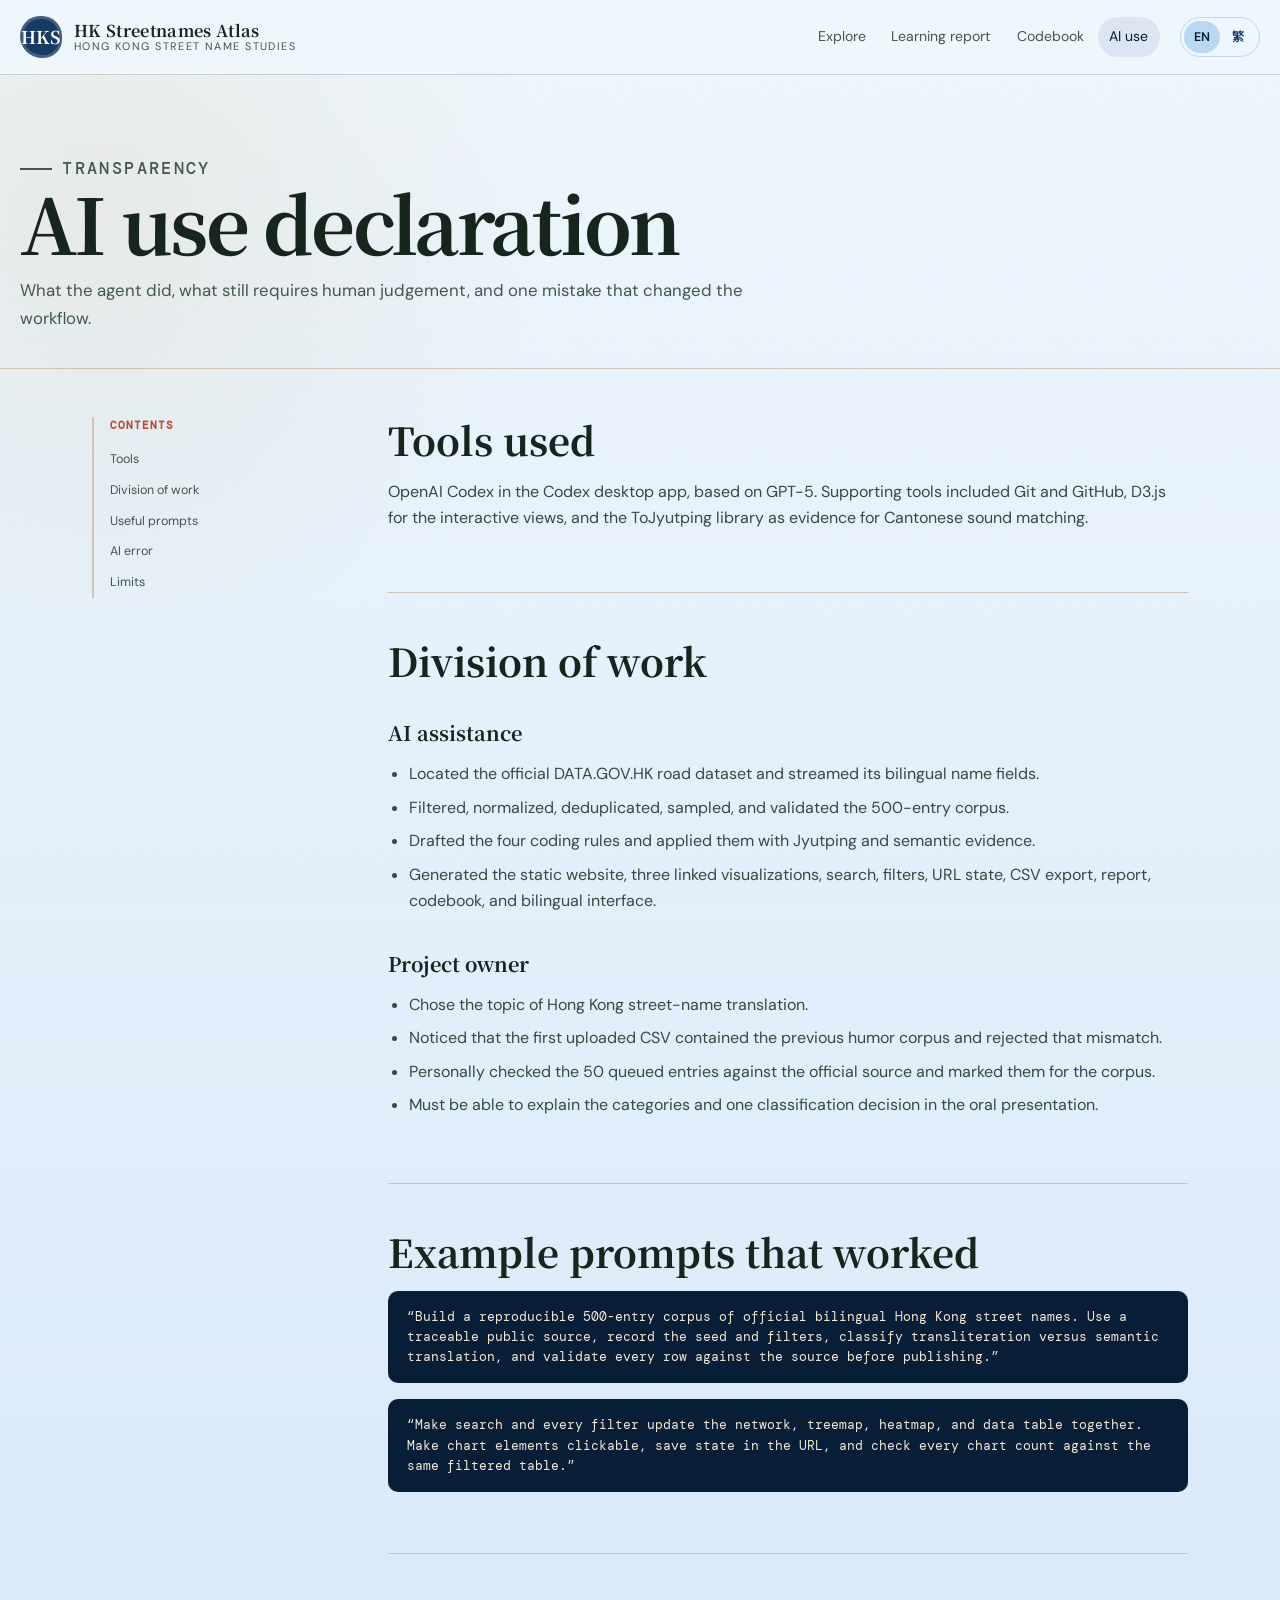
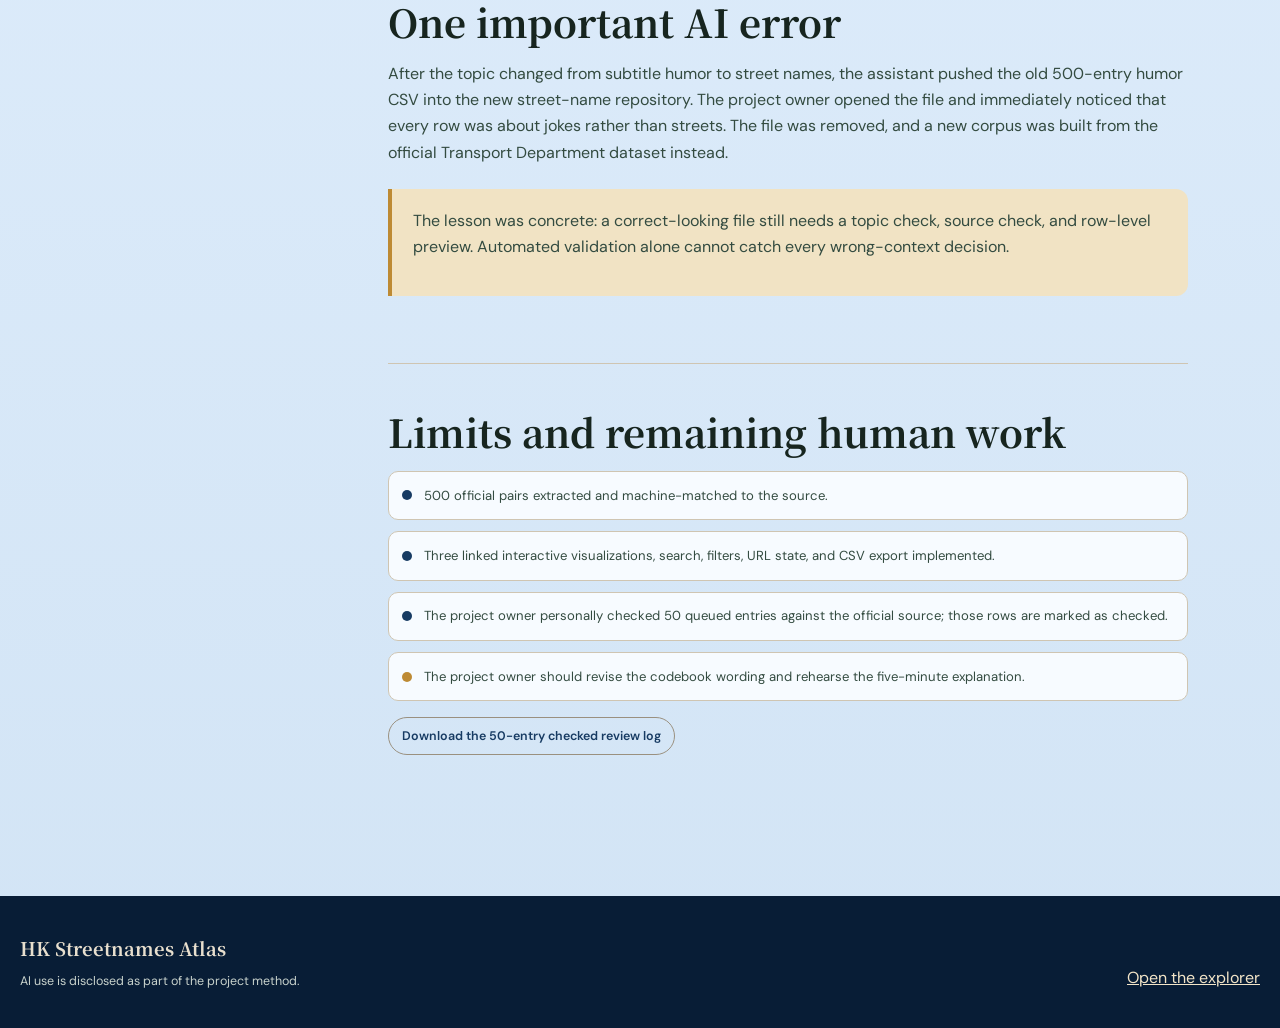
==== commit e9a6d908: "Use white treemap labels" ====
--- a/ai-use.html
+++ b/ai-use.html
@@ -12,7 +12,7 @@
       href="https://fonts.googleapis.com/css2?family=DM+Mono:wght@400;500&family=DM+Sans:wght@400;500;600;700&family=Noto+Sans+TC:wght@400;500;700&family=Noto+Serif+TC:wght@600;700;900&display=swap"
       rel="stylesheet"
     >
-    <link rel="stylesheet" href="site/styles.css?v=20261111-5">
+    <link rel="stylesheet" href="site/styles.css?v=20261112-1">
   </head>
   <body>
     <a class="skip-link" href="#main" data-en="Skip to content" data-zh="跳至內容">Skip to content</a>
--- a/site/styles.css
+++ b/site/styles.css
@@ -1309,7 +1309,7 @@
 }
 
 .treemap-label {
-  fill: var(--ink);
+  fill: #fffdf7;
   font-family: var(--font-sans);
   font-size: 9px;
   font-weight: 600;
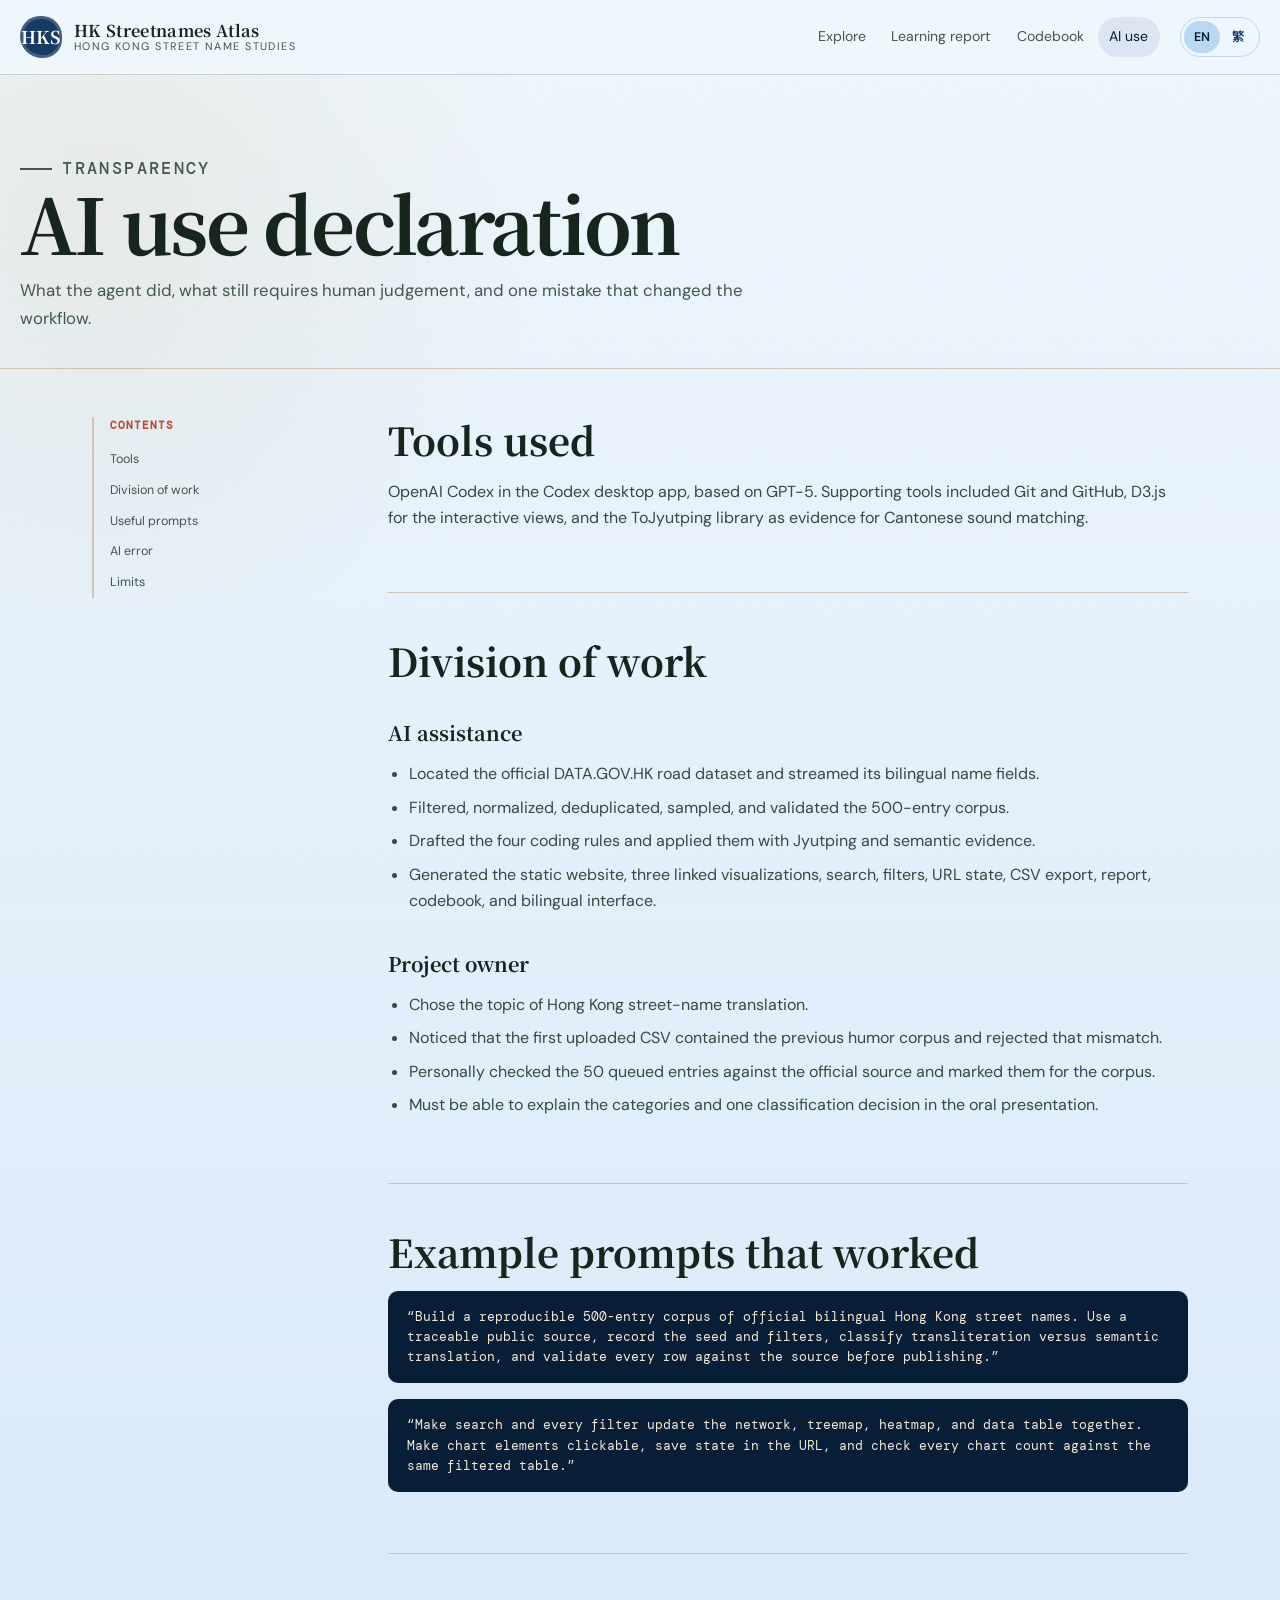
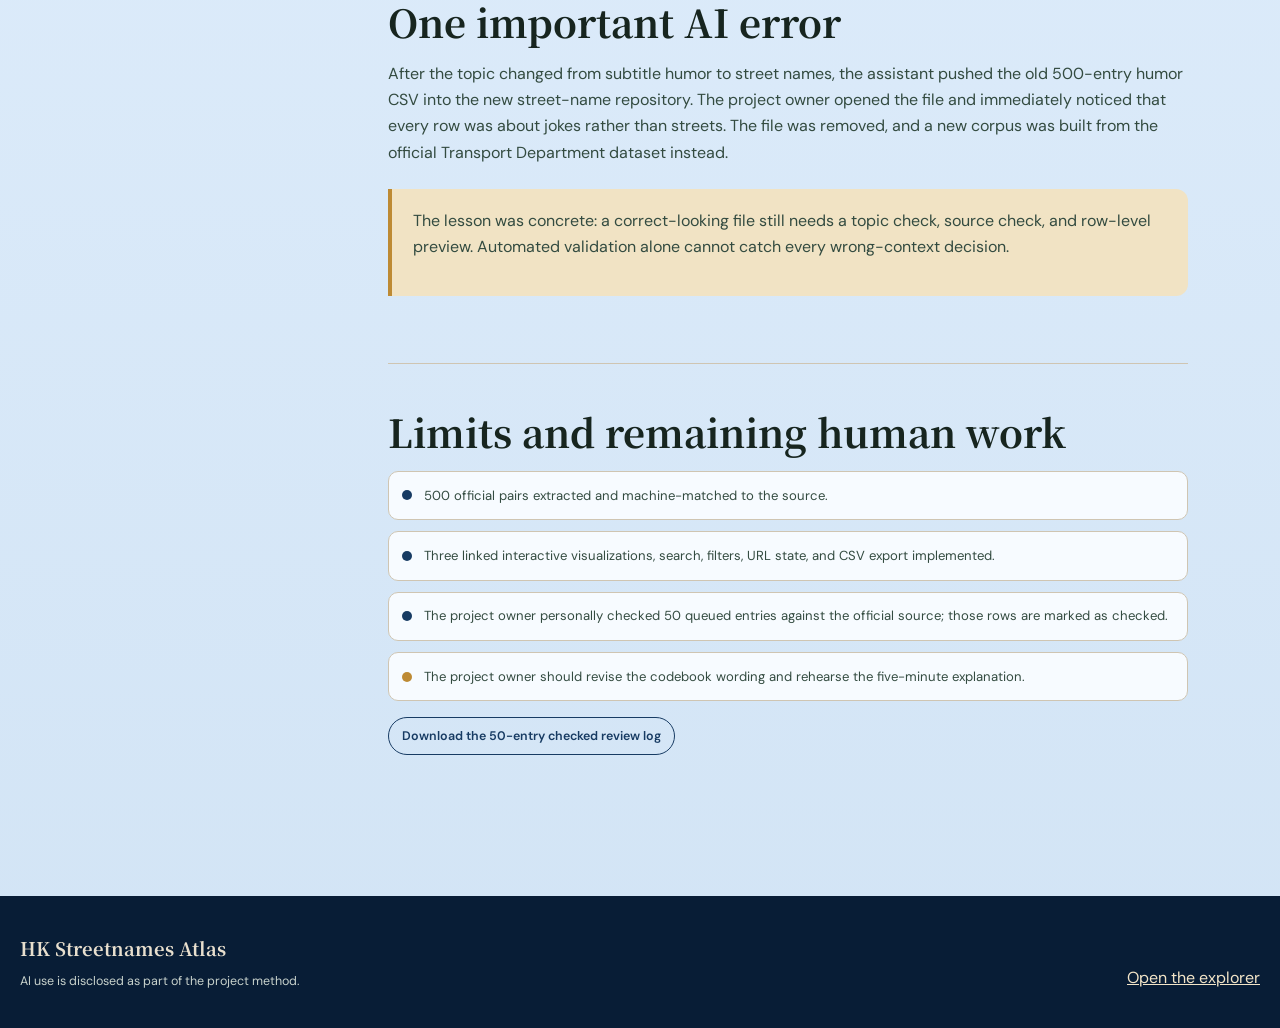
==== commit 44d06630: "Use navy outlines across explorer surfaces" ====
--- a/ai-use.html
+++ b/ai-use.html
@@ -12,7 +12,7 @@
       href="https://fonts.googleapis.com/css2?family=DM+Mono:wght@400;500&family=DM+Sans:wght@400;500;600;700&family=Noto+Sans+TC:wght@400;500;700&family=Noto+Serif+TC:wght@600;700;900&display=swap"
       rel="stylesheet"
     >
-    <link rel="stylesheet" href="site/styles.css?v=20261112-1">
+    <link rel="stylesheet" href="site/styles.css?v=20261112-2">
   </head>
   <body>
     <a class="skip-link" href="#main" data-en="Skip to content" data-zh="跳至內容">Skip to content</a>
--- a/site/styles.css
+++ b/site/styles.css
@@ -344,6 +344,7 @@
 .button-ghost {
   color: var(--ink);
   background: transparent;
+  border-color: var(--navy);
 }
 
 .button-ghost:hover {
@@ -475,7 +476,7 @@
   top: 1rem;
   padding: 1.2rem;
   background: rgb(248 252 255 / 84%);
-  border: 1px solid var(--line);
+  border: 1px solid var(--navy);
   border-radius: var(--radius);
   box-shadow: 0 12px 30px rgb(23 37 31 / 6%);
 }
@@ -531,7 +532,7 @@
   padding: 0.62rem 0.72rem;
   color: var(--ink);
   background: #fbfdff;
-  border: 1px solid var(--line);
+  border: 1px solid var(--navy);
   border-radius: 9px;
 }
 
@@ -646,7 +647,7 @@
   min-width: 0;
   padding: 1.1rem;
   background: rgb(248 252 255 / 90%);
-  border: 1px solid var(--line);
+  border: 1px solid var(--navy);
   border-radius: var(--radius);
   box-shadow: 0 12px 30px rgb(23 37 31 / 5%);
 }
@@ -772,7 +773,7 @@
   margin-top: 1rem;
   padding: 1.1rem;
   background: rgb(248 252 255 / 90%);
-  border: 1px solid var(--line);
+  border: 1px solid var(--navy);
   border-radius: var(--radius);
 }
 
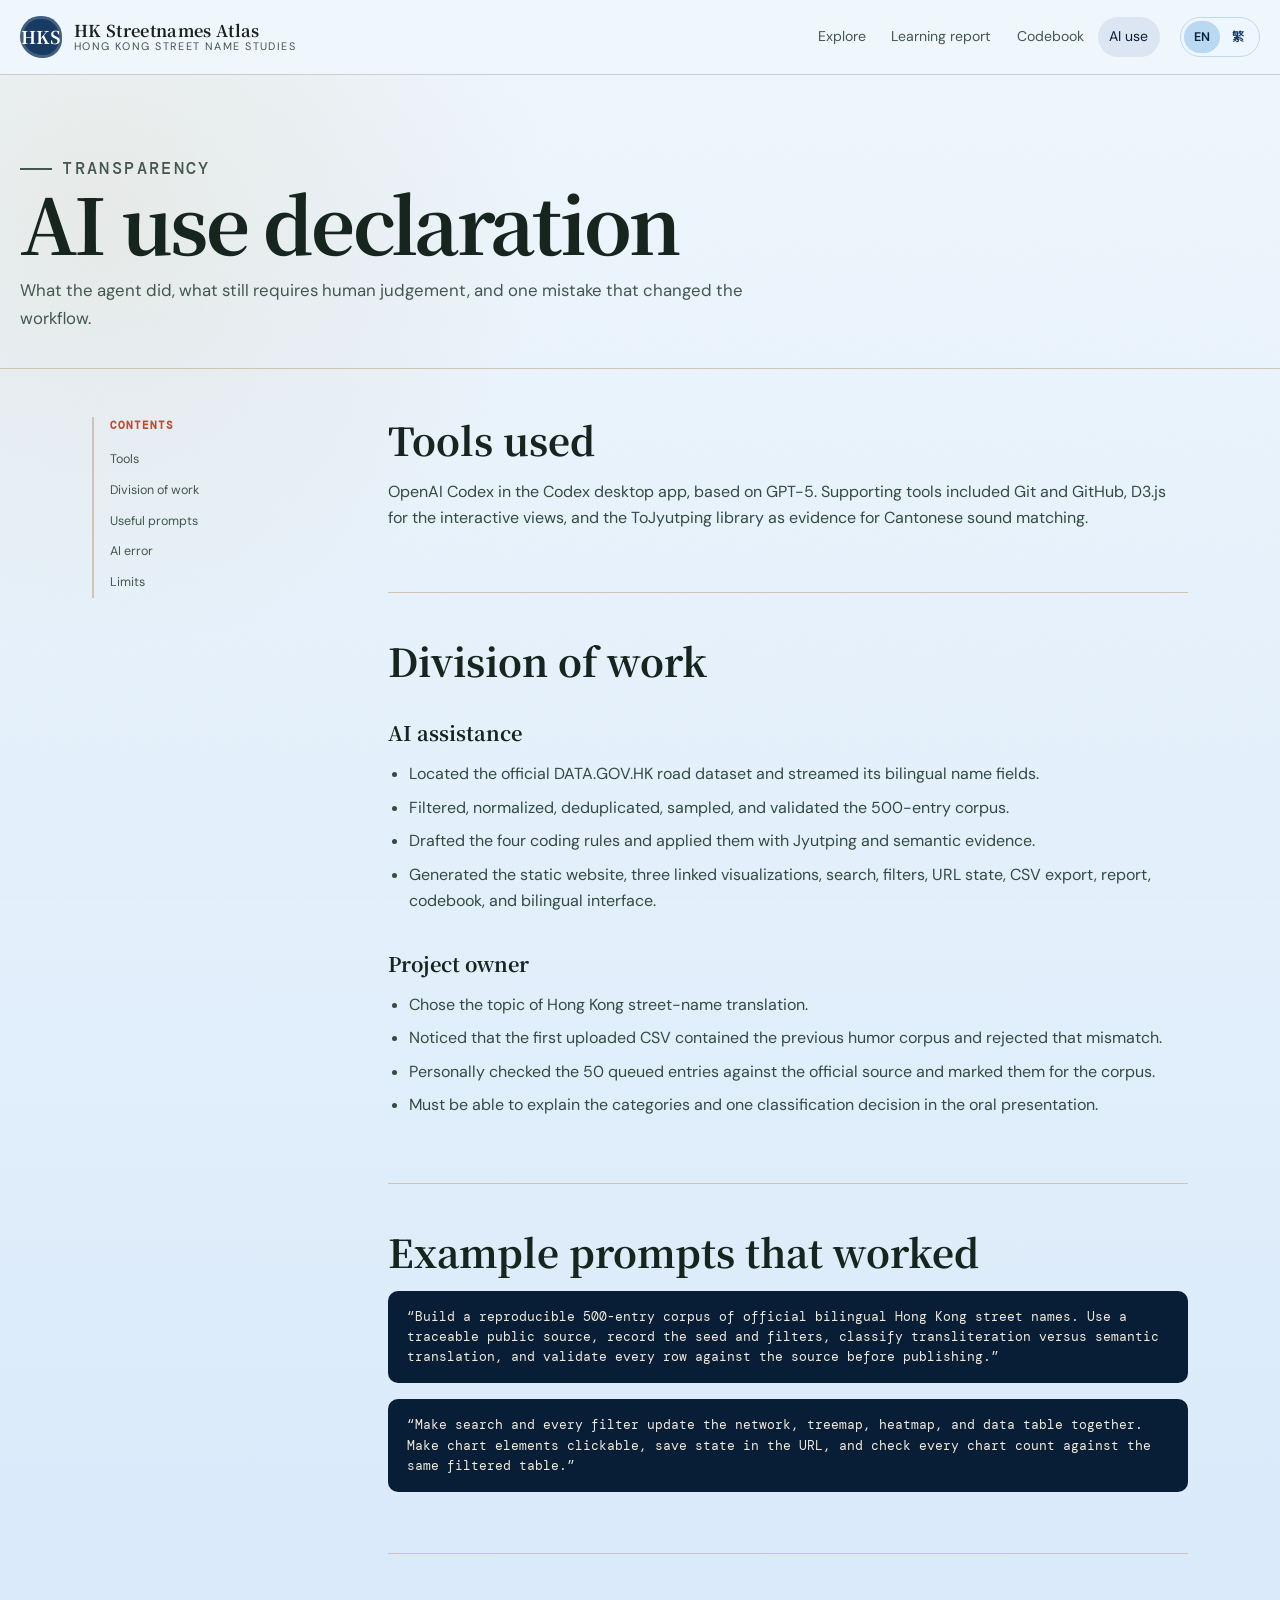
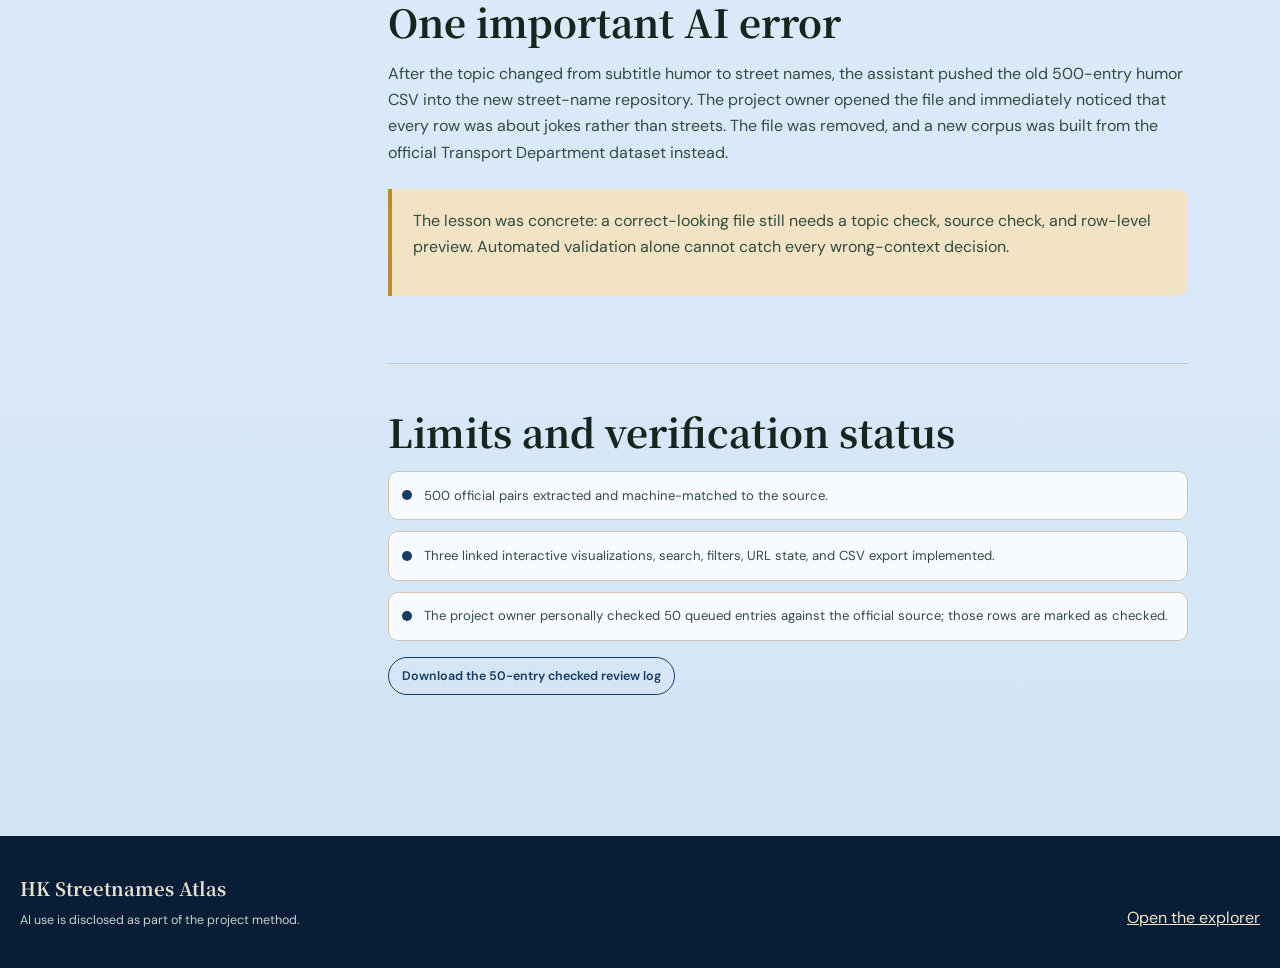
==== commit a947f188: "Remove outdated AI-use action item" ====
--- a/ai-use.html
+++ b/ai-use.html
@@ -159,7 +159,7 @@
           </section>
 
           <section id="limits">
-            <h2><span class="lang-en">Limits and remaining human work</span><span class="lang-zh">限制與尚待完成的人工工作</span></h2>
+            <h2><span class="lang-en">Limits and verification status</span><span class="lang-zh">限制與核對狀況</span></h2>
             <div class="status-list">
               <div class="status-item done">
                 <span class="status-dot" aria-hidden="true"></span>
@@ -172,10 +172,6 @@
               <div class="status-item done">
                 <span class="status-dot" aria-hidden="true"></span>
                 <p><span class="lang-en">The project owner personally checked 50 queued entries against the official source; those rows are marked as checked.</span><span class="lang-zh">項目負責人已對照官方來源完成 50 項個人核對，相關資料列已標記為已核對。</span></p>
-              </div>
-              <div class="status-item">
-                <span class="status-dot" aria-hidden="true"></span>
-                <p><span class="lang-en">The project owner should revise the codebook wording and rehearse the five-minute explanation.</span><span class="lang-zh">項目負責人應用自己的文字修訂編碼手冊，並準備五分鐘口頭說明。</span></p>
               </div>
             </div>
             <p>
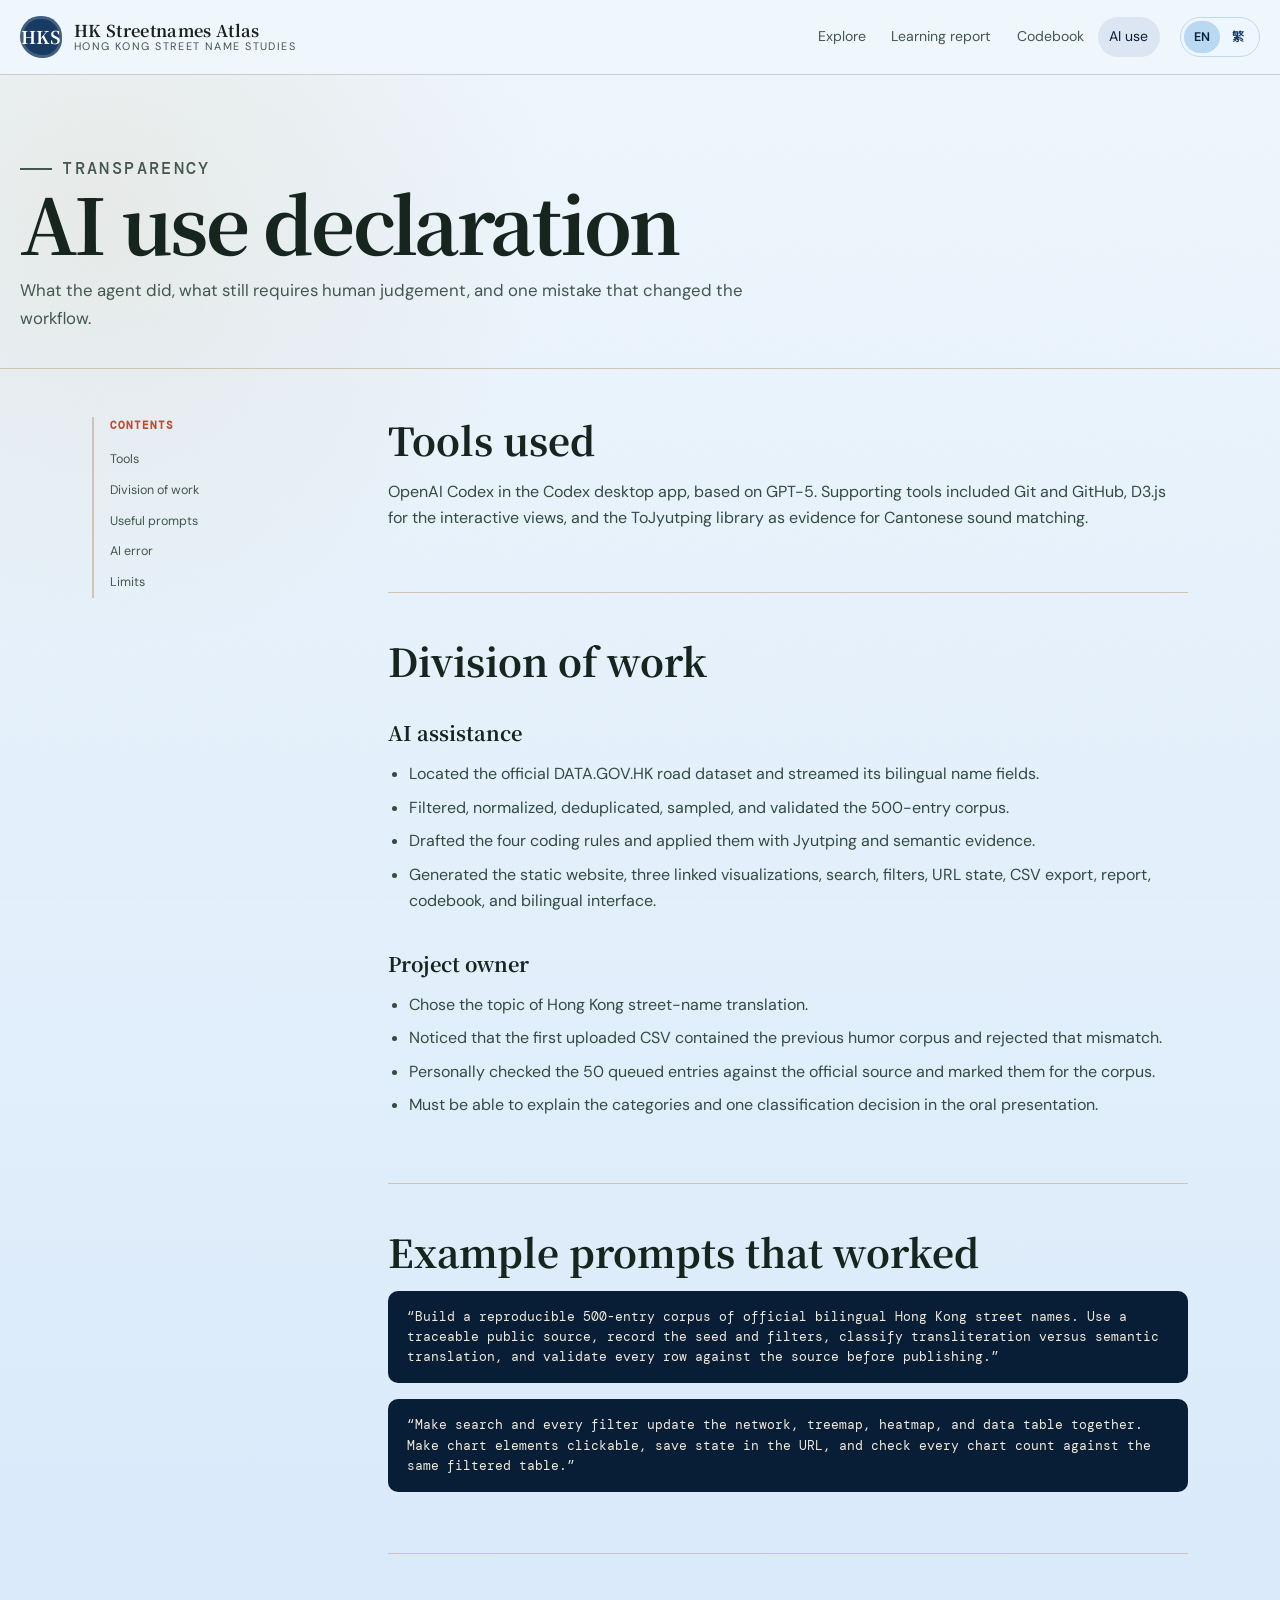
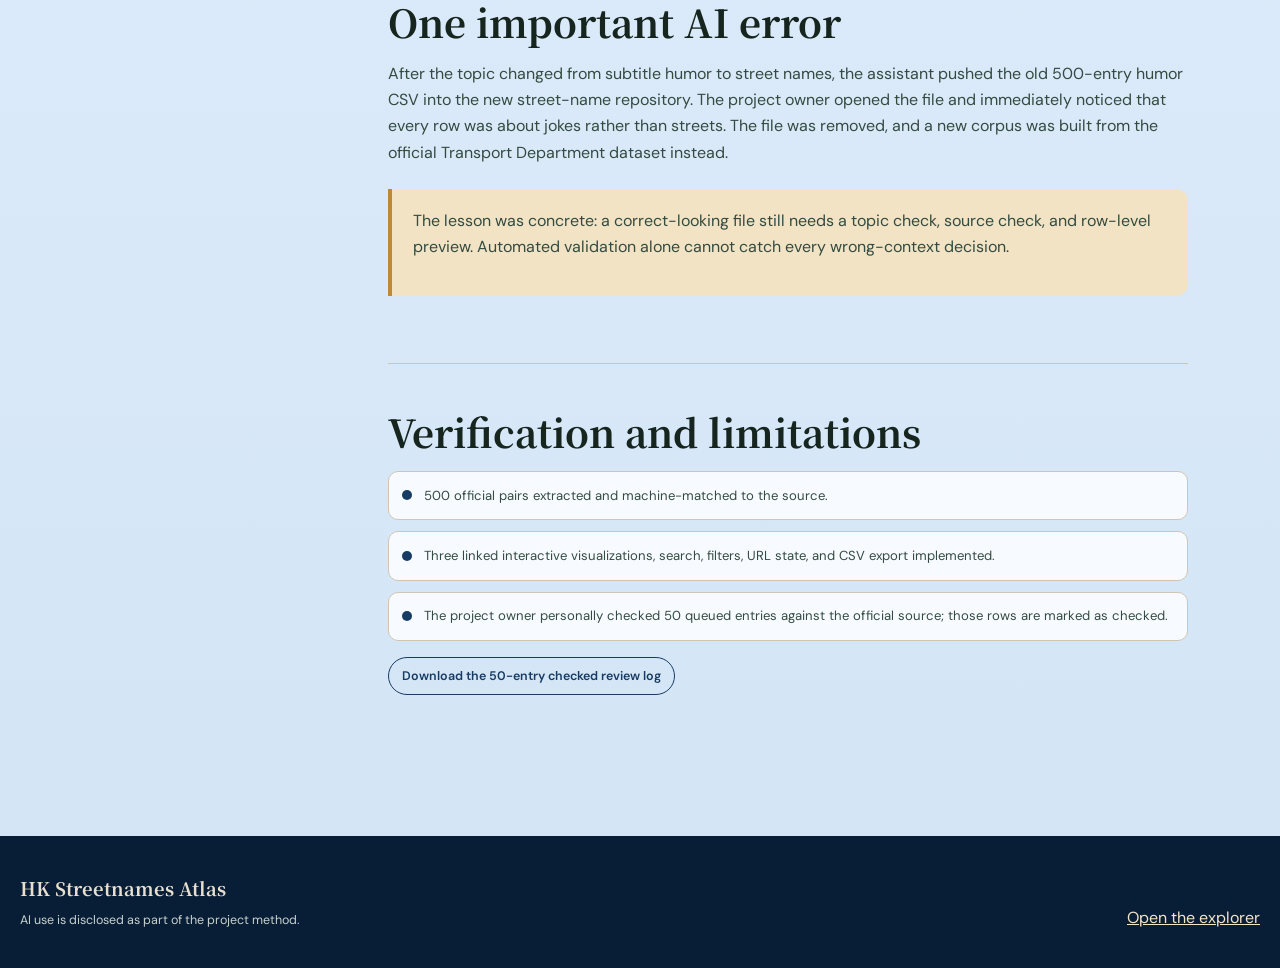
==== commit 4fd3db20: "Rename AI-use verification section" ====
--- a/ai-use.html
+++ b/ai-use.html
@@ -159,7 +159,7 @@
           </section>
 
           <section id="limits">
-            <h2><span class="lang-en">Limits and verification status</span><span class="lang-zh">限制與核對狀況</span></h2>
+            <h2><span class="lang-en">Verification and limitations</span><span class="lang-zh">核對與限制</span></h2>
             <div class="status-list">
               <div class="status-item done">
                 <span class="status-dot" aria-hidden="true"></span>
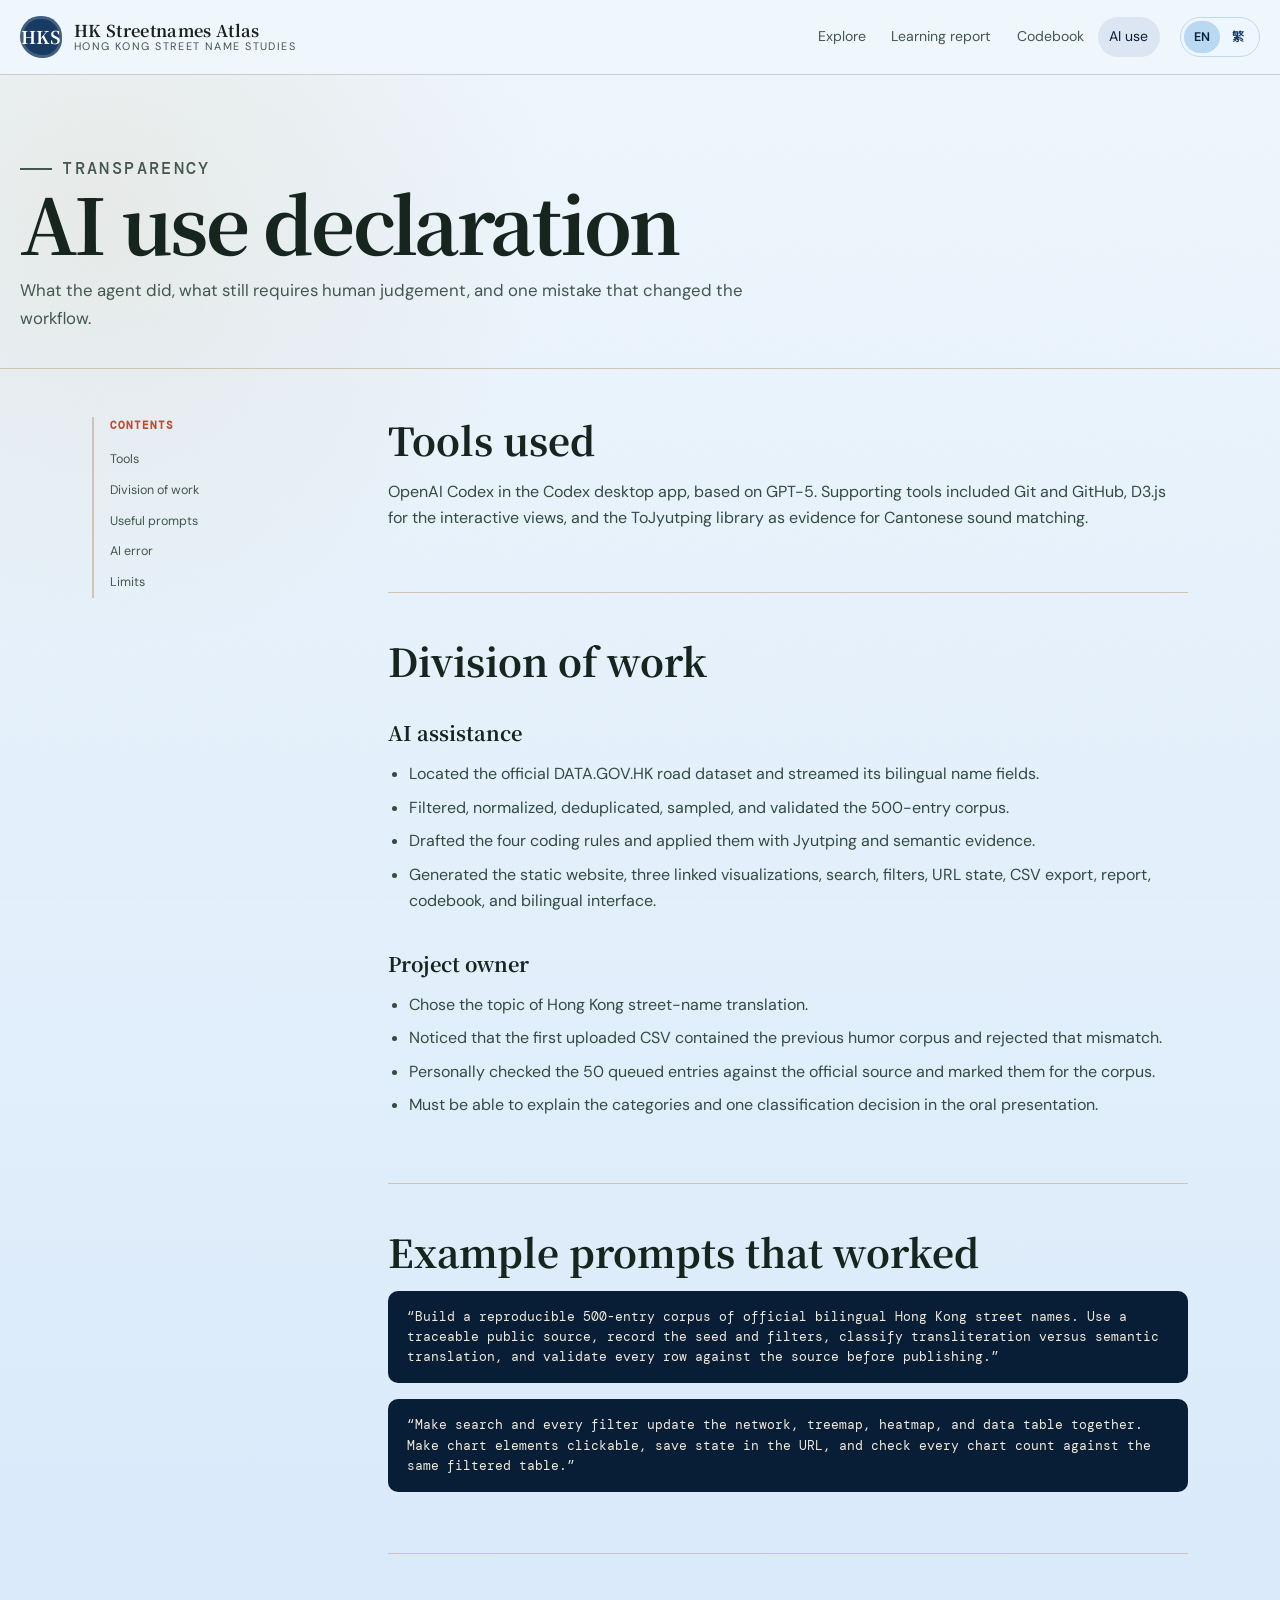
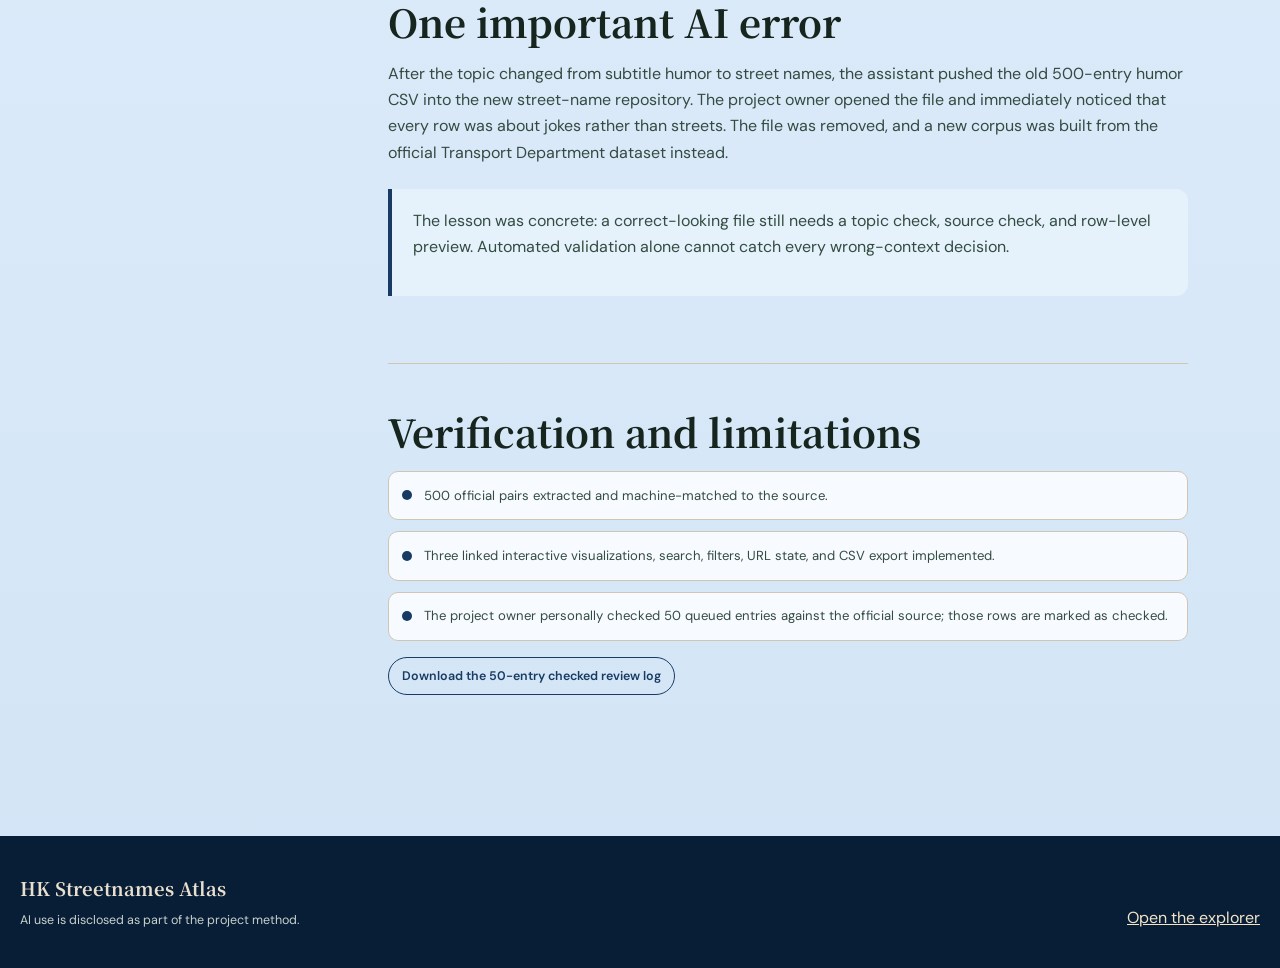
==== commit b267ac78: "Use pastel blue for AI error callout" ====
--- a/ai-use.html
+++ b/ai-use.html
@@ -12,7 +12,7 @@
       href="https://fonts.googleapis.com/css2?family=DM+Mono:wght@400;500&family=DM+Sans:wght@400;500;600;700&family=Noto+Sans+TC:wght@400;500;700&family=Noto+Serif+TC:wght@600;700;900&display=swap"
       rel="stylesheet"
     >
-    <link rel="stylesheet" href="site/styles.css?v=20261112-2">
+    <link rel="stylesheet" href="site/styles.css?v=20261112-3">
   </head>
   <body>
     <a class="skip-link" href="#main" data-en="Skip to content" data-zh="跳至內容">Skip to content</a>
--- a/site/styles.css
+++ b/site/styles.css
@@ -1103,6 +1103,11 @@
   border-color: var(--jade);
 }
 
+#errors .callout {
+  background: #e5f2fc;
+  border-color: var(--navy);
+}
+
 .category-bars {
   display: grid;
   gap: 0.85rem;
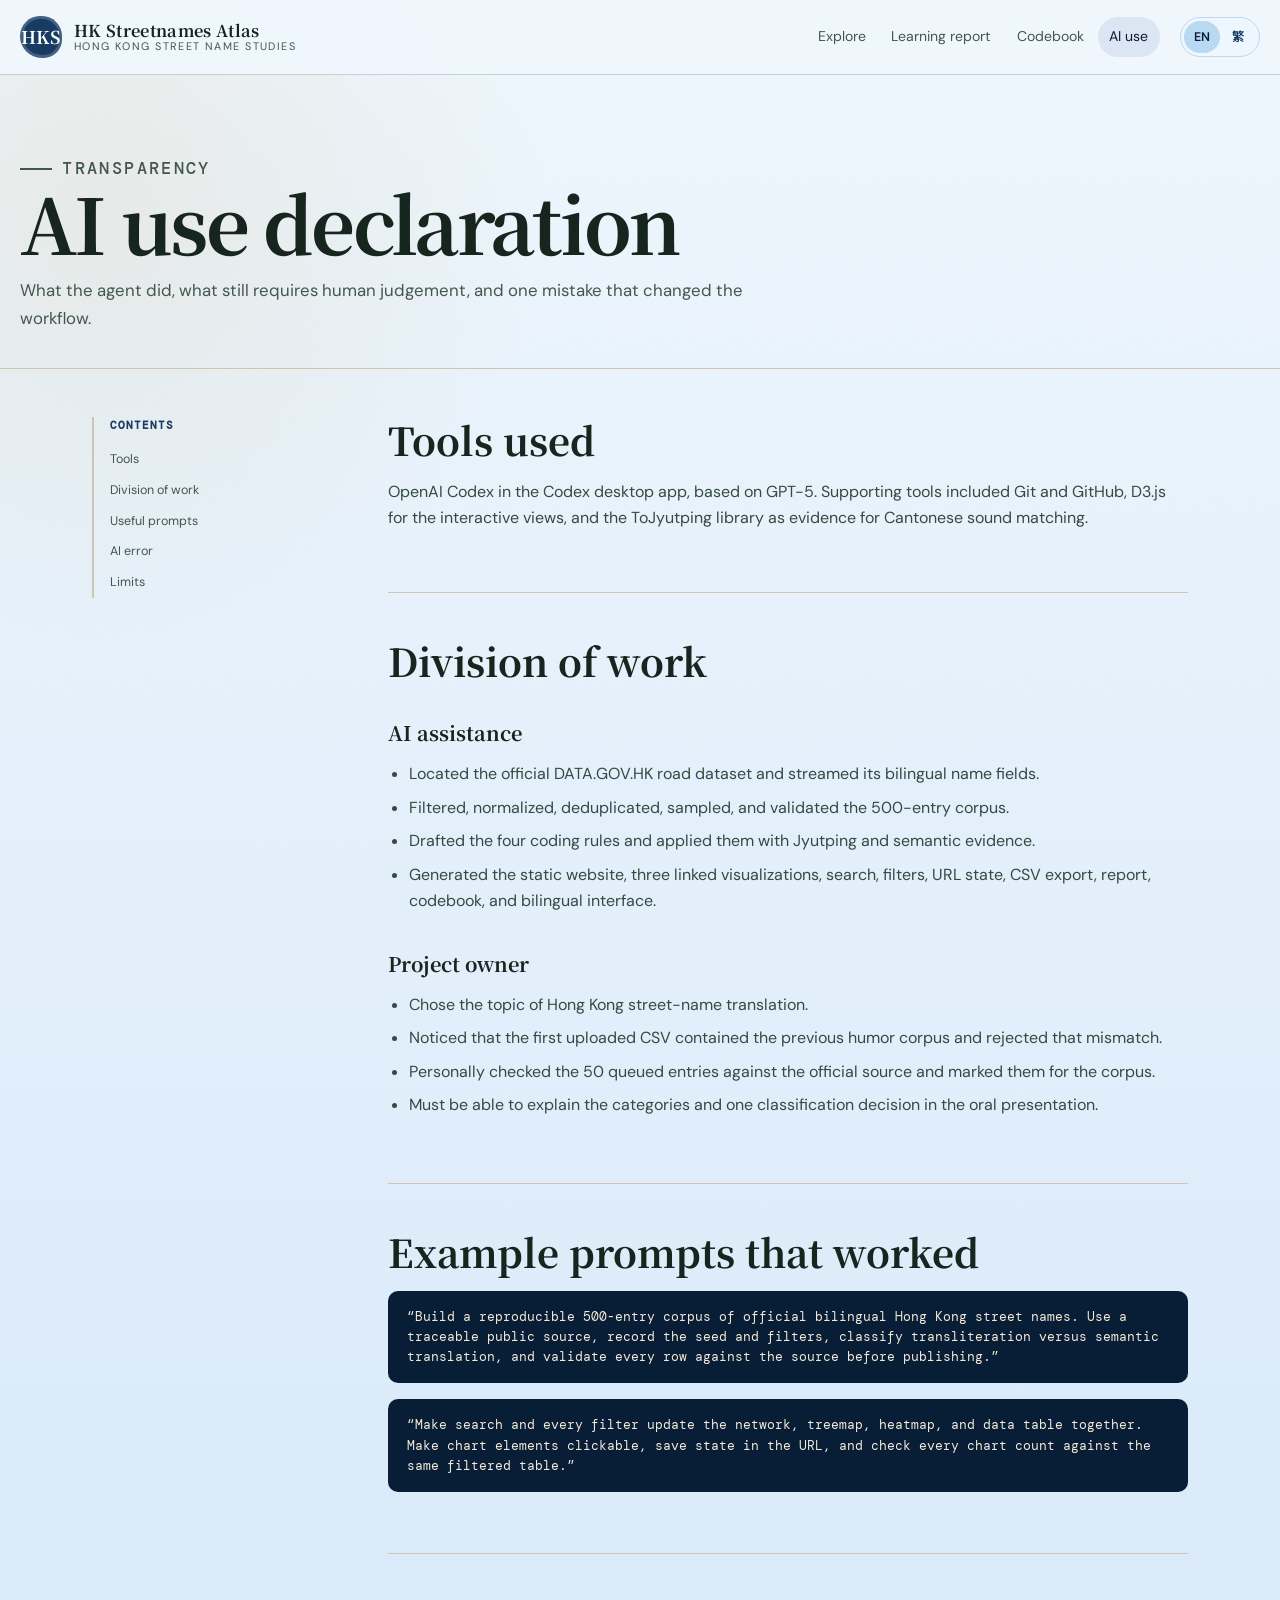
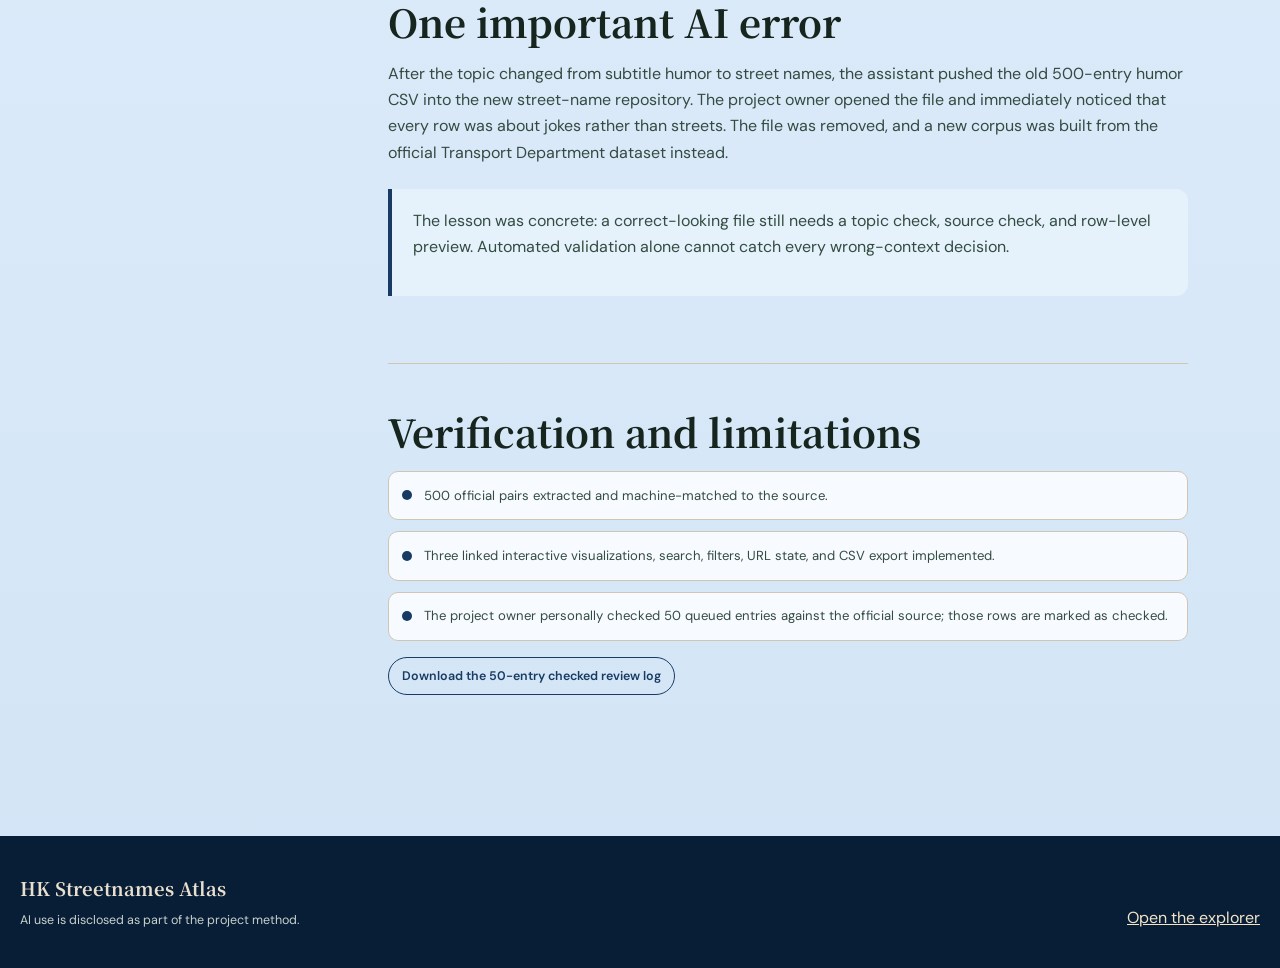
==== commit 9d8ca0a5: "Refine report callout and outlines" ====
--- a/ai-use.html
+++ b/ai-use.html
@@ -12,7 +12,7 @@
       href="https://fonts.googleapis.com/css2?family=DM+Mono:wght@400;500&family=DM+Sans:wght@400;500;600;700&family=Noto+Sans+TC:wght@400;500;700&family=Noto+Serif+TC:wght@600;700;900&display=swap"
       rel="stylesheet"
     >
-    <link rel="stylesheet" href="site/styles.css?v=20261112-3">
+    <link rel="stylesheet" href="site/styles.css?v=20261112-4">
   </head>
   <body>
     <a class="skip-link" href="#main" data-en="Skip to content" data-zh="跳至內容">Skip to content</a>
--- a/site/styles.css
+++ b/site/styles.css
@@ -1018,7 +1018,7 @@
 .page-toc strong {
   display: block;
   margin-bottom: 0.6rem;
-  color: var(--vermilion);
+  color: var(--navy);
   font-family: var(--font-mono);
   font-size: 0.67rem;
   letter-spacing: 0.1em;
@@ -1108,13 +1108,18 @@
   border-color: var(--navy);
 }
 
+#method .callout {
+  background: #e5f2fc;
+  border-color: var(--navy);
+}
+
 .category-bars {
   display: grid;
   gap: 0.85rem;
   margin: 1.4rem 0;
   padding: 1.25rem;
   background: var(--panel);
-  border: 1px solid var(--line);
+  border: 1px solid var(--navy);
   border-radius: var(--radius);
 }
 
@@ -1168,7 +1173,7 @@
 .method-card {
   padding: 1rem;
   background: var(--panel);
-  border: 1px solid var(--line);
+  border: 1px solid var(--navy);
   border-radius: var(--radius-small);
 }
 
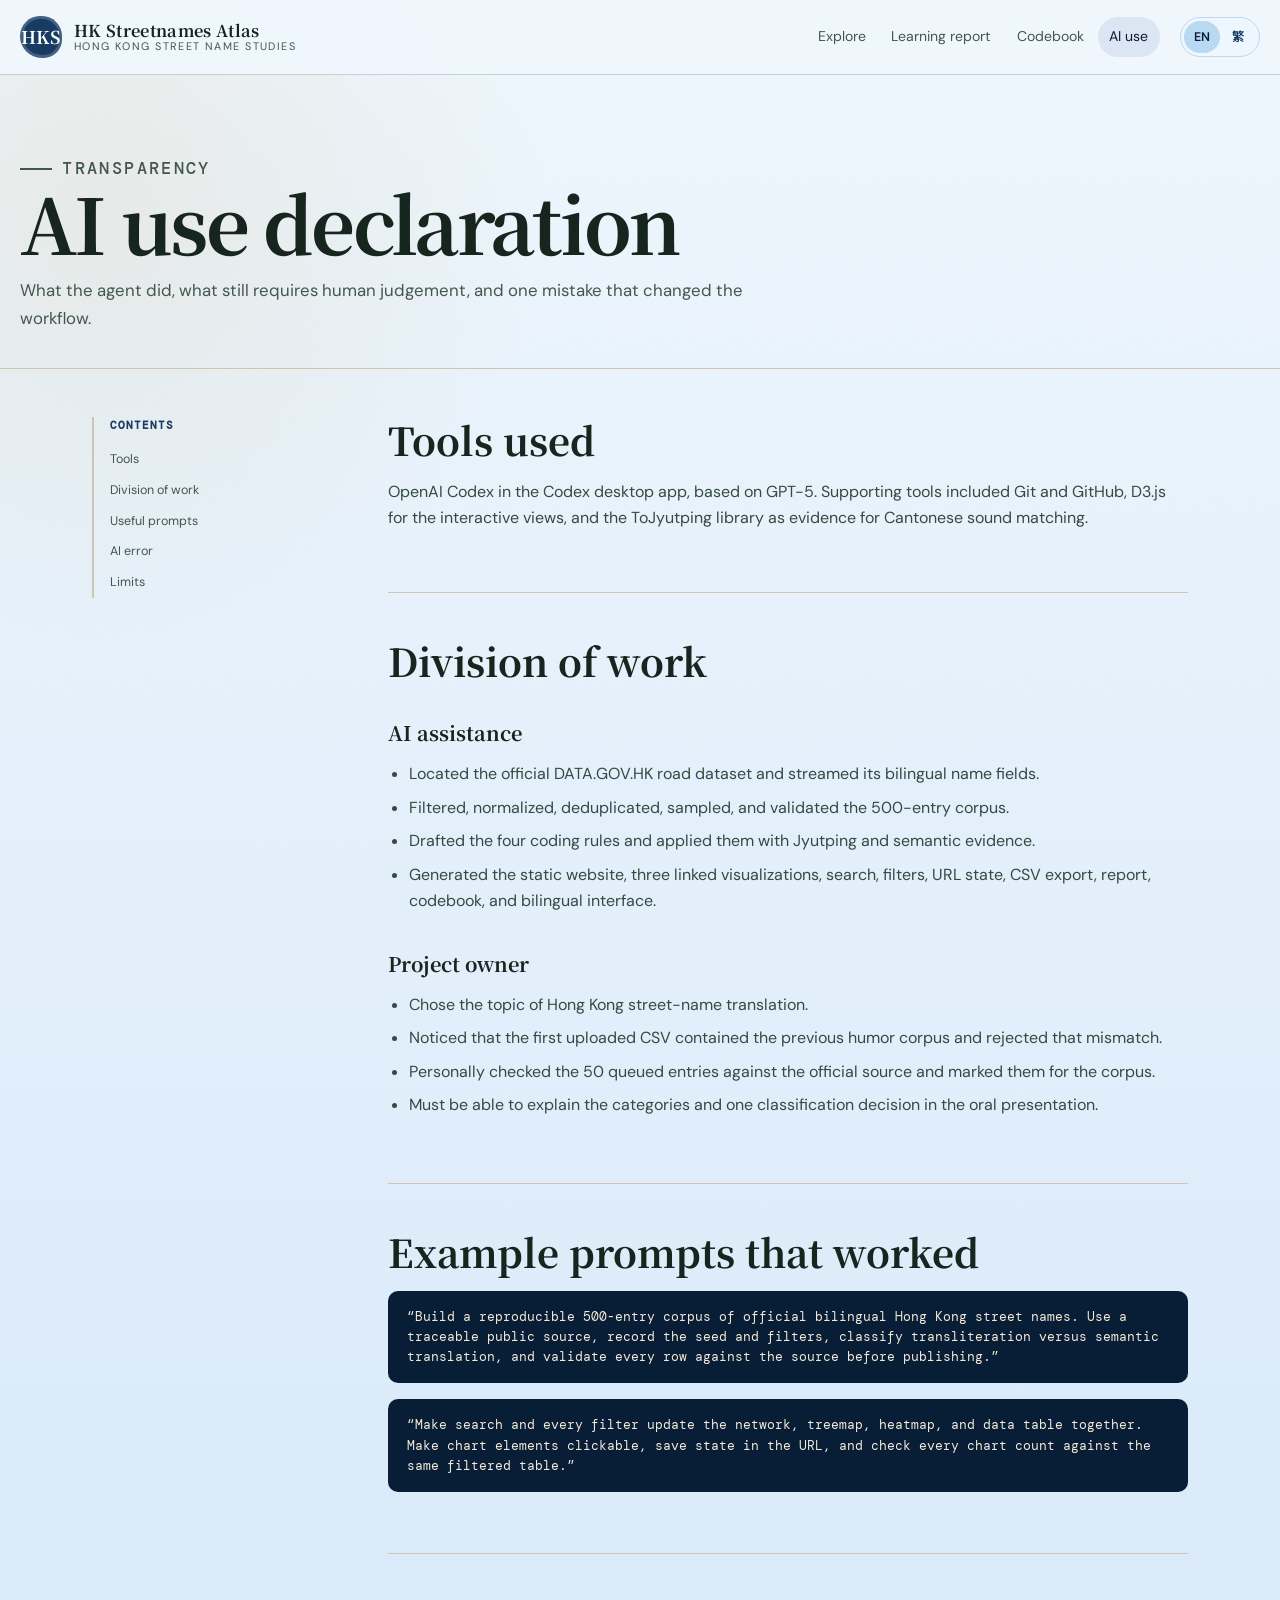
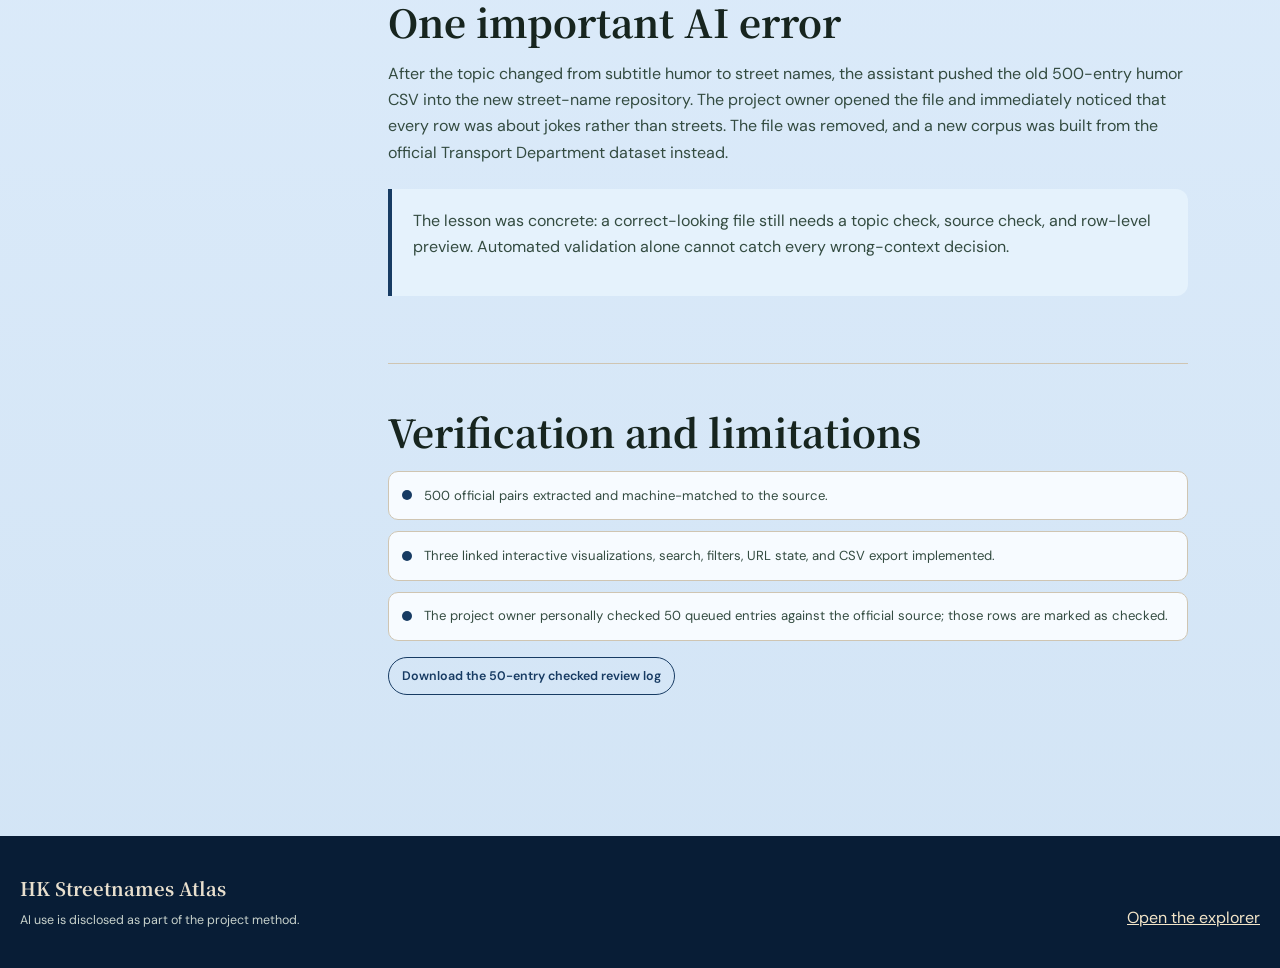
==== commit 1e821873: "Force navy table-of-contents labels" ====
--- a/ai-use.html
+++ b/ai-use.html
@@ -12,7 +12,7 @@
       href="https://fonts.googleapis.com/css2?family=DM+Mono:wght@400;500&family=DM+Sans:wght@400;500;600;700&family=Noto+Sans+TC:wght@400;500;700&family=Noto+Serif+TC:wght@600;700;900&display=swap"
       rel="stylesheet"
     >
-    <link rel="stylesheet" href="site/styles.css?v=20261112-4">
+    <link rel="stylesheet" href="site/styles.css?v=20261112-5">
   </head>
   <body>
     <a class="skip-link" href="#main" data-en="Skip to content" data-zh="跳至內容">Skip to content</a>
--- a/site/styles.css
+++ b/site/styles.css
@@ -1018,7 +1018,7 @@
 .page-toc strong {
   display: block;
   margin-bottom: 0.6rem;
-  color: var(--navy);
+  color: #173b63 !important;
   font-family: var(--font-mono);
   font-size: 0.67rem;
   letter-spacing: 0.1em;
